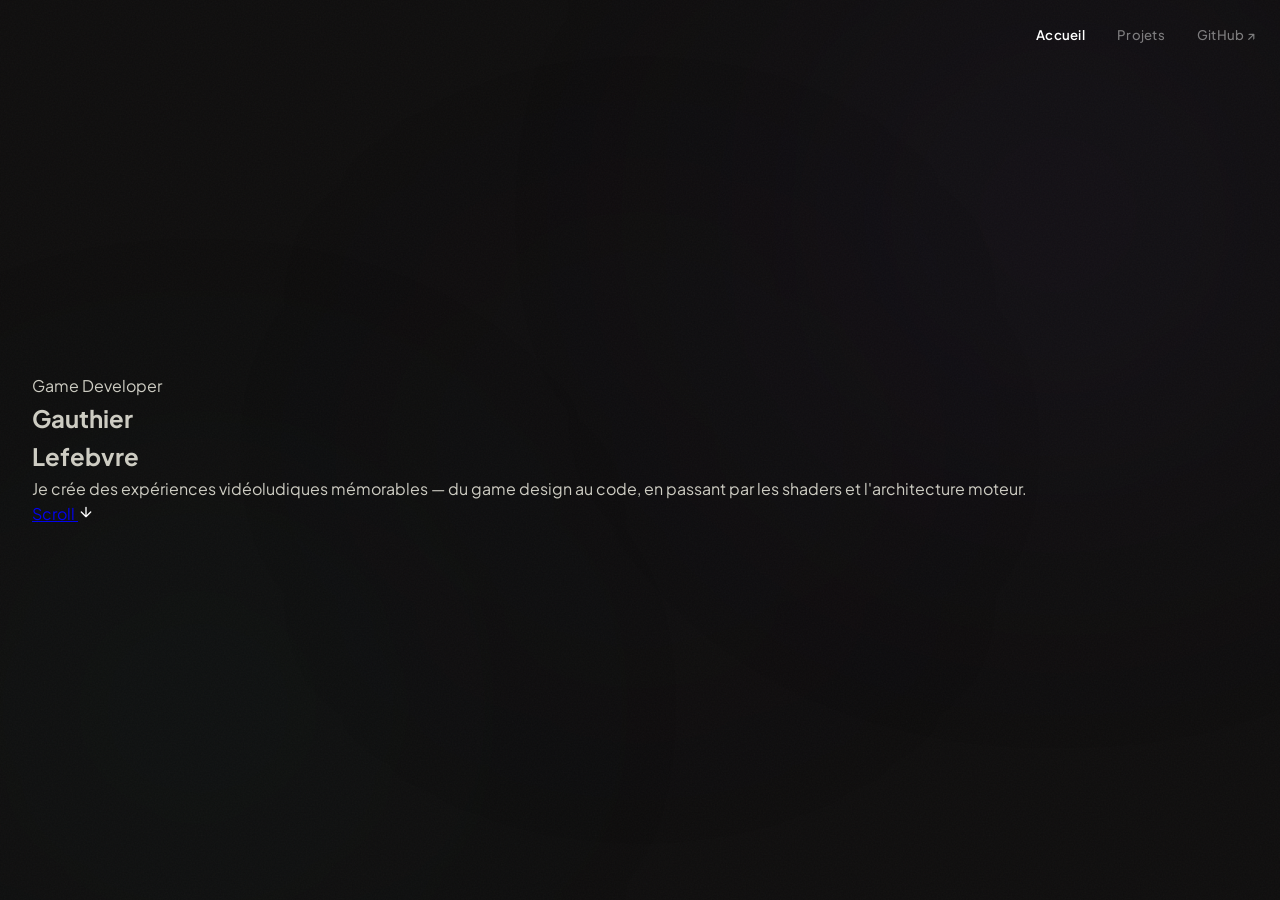
==== index.html @ a5a54bfd "init" ====
<!DOCTYPE html>
<html lang="fr">
<head>
    <meta charset="UTF-8">
    <meta name="viewport" content="width=device-width, initial-scale=1.0">
    <title>Gauthier Lefebvre — Game Developer Portfolio</title>
    <meta name="description" content="Portfolio de Gauthier Lefebvre, développeur jeu vidéo Unity / Unreal Engine.">
    <link rel="preconnect" href="https://fonts.googleapis.com">
    <link rel="preconnect" href="https://fonts.gstatic.com" crossorigin>
    <link href="https://fonts.googleapis.com/css2?family=Plus+Jakarta+Sans:wght@300;400;500;600;700;800&display=swap" rel="stylesheet">
    <script src="https://cdn.tailwindcss.com"></script>
    <script>
      tailwind.config = {
        theme: {
          extend: {
            fontFamily: { sans: ['"Plus Jakarta Sans"', 'system-ui', 'sans-serif'] },
            animation: {
              'blob-drift': 'blobDrift 25s ease-in-out infinite',
              'blob-drift-reverse': 'blobDrift 28s ease-in-out infinite reverse',
              'fade-up': 'fadeUp 0.9s cubic-bezier(0.32,0.72,0,1) forwards',
              'morph-x': 'morphX 0.5s cubic-bezier(0.32,0.72,0,1) forwards',
            },
            keyframes: {
              blobDrift: {
                '0%, 100%': { transform: 'translate(0, 0) scale(1)' },
                '33%': { transform: 'translate(30px, -50px) scale(1.1)' },
                '66%': { transform: 'translate(-20px, 20px) scale(0.9)' },
              },
              fadeUp: {
                '0%': { opacity: '0', transform: 'translateY(60px)', filter: 'blur(8px)' },
                '100%': { opacity: '1', transform: 'translateY(0)', filter: 'blur(0)' },
              },
              morphX: {
                '0%': { transform: 'rotate(0deg)' },
                '100%': { transform: 'rotate(45deg)' },
              },
            },
            transitionTimingFunction: {
              'spring': 'cubic-bezier(0.32,0.72,0,1)',
            },
          }
        }
      }
    </script>
    <style>
        /* ==== GLOBAL RESET & BASE ==== */
        *, *::before, *::after { box-sizing: border-box; margin: 0; padding: 0; }
        html {
            scroll-behavior: smooth;
        }
        html, body {
            height: 100%;
            overflow: hidden;
        }
        body {
            background-color: #100F0F;
            color: #CECDC3;
            font-family: 'Plus Jakarta Sans', system-ui, sans-serif;
            line-height: 1.6;
            -webkit-font-smoothing: antialiased;
        }

        /* ==== FILM GRAIN OVERLAY ==== */
        body::after {
            content: '';
            position: fixed;
            inset: 0;
            z-index: 50;
            pointer-events: none;
            opacity: 0.028;
            background-image: url("data:image/svg+xml,%3Csvg xmlns='http://www.w3.org/2000/svg'%3E%3Cfilter id='n'%3E%3CfeTurbulence type='fractalNoise' baseFrequency='0.65' numOctaves='4' stitchTiles='stitch'/%3E%3C/filter%3E%3Crect width='100%25' height='100%25' filter='url(%23n)'/%3E%3C/svg%3E");
        }

        /* ==== RADIAL ORB GRADIENTS ==== */
        .orb {
            position: fixed;
            border-radius: 50%;
            filter: blur(140px);
            z-index: -1;
            pointer-events: none;
        }
        .orb-1 {
            width: 700px; height: 700px;
            top: -15%; right: -10%;
            background: radial-gradient(circle, rgba(94,64,157,0.12) 0%, transparent 70%);
            animation: blobDrift 25s ease-in-out infinite;
        }
        .orb-2 {
            width: 600px; height: 600px;
            bottom: -12%; left: -8%;
            background: radial-gradient(circle, rgba(36,131,123,0.09) 0%, transparent 70%);
            animation: blobDrift 28s ease-in-out infinite reverse;
        }
        .orb-3 {
            width: 500px; height: 500px;
            top: 50%; left: 50%;
            transform: translate(-50%, -50%);
            background: radial-gradient(circle, rgba(94,64,157,0.06) 0%, transparent 70%);
            animation: blobDrift 22s ease-in-out infinite;
        }

        /* ==== SNAP CONTAINER ==== */
        .snap-container {
            height: 100vh;
            overflow-y: scroll;
            -webkit-overflow-scrolling: touch;
            scroll-snap-type: y mandatory;
        }
        .snap-section {
            height: 100dvh;
            min-height: 100dvh;
            display: flex;
            flex-direction: column;
            justify-content: center;
            padding: 80px 2rem;
            position: relative;
            scroll-snap-align: start;
            scroll-snap-stop: always;
        }

        /* ==== DOUBLE-BEZEL (Doppelrand) ==== */
        .double-bezel-outer {
            background: rgba(255,255,255,0.03);
            border: 1px solid rgba(255,255,255,0.06);
            padding: 1.5px;
            border-radius: 2rem;
            transition: all 0.7s cubic-bezier(0.32,0.72,0,1);
        }
        .double-bezel-outer:hover {
            border-color: rgba(94,64,157,0.25);
            background: rgba(255,255,255,0.05);
        }
        .double-bezel-inner {
            background: rgba(10,10,12,0.92);
            border-radius: calc(2rem - 0.375rem);
            box-shadow: inset 0 1px 1px rgba(255,255,255,0.08);
            height: 100%;
            overflow: hidden;
        }

        /* ==== NAVIGATION — TOP-RIGHT TEXT ==== */
        .nav-top {
            position: fixed;
            top: 1.5rem;
            right: 1.5rem;
            z-index: 100;
            display: flex;
            align-items: center;
            gap: 2rem;
        }
        .nav-top a {
            color: rgba(255,255,255,0.45);
            text-decoration: none;
            font-size: 0.825rem;
            font-weight: 500;
            letter-spacing: 0.02em;
            transition: color 0.5s cubic-bezier(0.32,0.72,0,1);
        }
        .nav-top a:hover { color: #fff; }
        .nav-top .nav-active { color: #fff; font-weight: 600; }

        /* ==== HAMBURGER ==== */
        .hamburger {
            display: none;
            width: 36px; height: 36px;
            background: rgba(255,255,255,0.06);
            border: 1px solid rgba(255,255,255,0.1);
            border-radius: 50%;
            cursor: pointer;
            position: fixed;
            top: 1.5rem;
            right: 1.5rem;
            z-index: 200;
            align-items: center;
            justify-content: center;
            transition: all 0.7s cubic-bezier(0.32,0.72,0,1);
        }
        .hamburger:hover { border-color: rgba(94,64,157,0.4); }
        .hamburger-line {
            position: absolute;
            width: 16px; height: 1.5px;
            background: #fff;
            border-radius: 1px;
            transition: all 0.5s cubic-bezier(0.32,0.72,0,1);
        }
        .hamburger-line:nth-child(1) { transform: translateY(-4px); }
        .hamburger-line:nth-child(2) { transform: translateY(4px); }
        .hamburger.open .hamburger-line:nth-child(1) { transform: translateY(0) rotate(45deg); }
        .hamburger.open .hamburger-line:nth-child(2) { transform: translateY(0) rotate(-45deg); }

        /* ==== MOBILE MENU OVERLAY ==== */
        .menu-overlay {
            position: fixed; inset: 0; z-index: 150;
            background: rgba(5,5,5,0.92);
            backdrop-filter: blur(40px);
            -webkit-backdrop-filter: blur(40px);
            display: flex; flex-direction: column;
            align-items: center; justify-content: center; gap: 2.5rem;
            opacity: 0; pointer-events: none;
            transition: opacity 0.7s cubic-bezier(0.32,0.72,0,1);
        }
        .menu-overlay.open { opacity: 1; pointer-events: auto; }
        .menu-link {
            font-size: 2rem; font-weight: 700;
            color: rgba(255,255,255,0.5);
            text-decoration: none;
            transform: translateY(48px);
            opacity: 0;
            transition: all 0.7s cubic-bezier(0.32,0.72,0,1);
        }
        .menu-overlay.open .menu-link:nth-child(1) { transition-delay: 0.1s; transform: translateY(0); opacity: 1; }
        .menu-overlay.open .menu-link:nth-child(2) { transition-delay: 0.15s; transform: translateY(0); opacity: 1; }
        .menu-overlay.open .menu-link:nth-child(3) { transition-delay: 0.2s; transform: translateY(0); opacity: 1; }

        /* ==== SCROLL REVEAL ==== */
        .reveal {
            opacity: 0;
            transform: translateY(60px);
            filter: blur(8px);
            transition: all 0.9s cubic-bezier(0.32,0.72,0,1);
        }
        .reveal.visible {
            opacity: 1;
            transform: translateY(0);
            filter: blur(0);
        }

        /* ==== BUTTON-IN-BUTTON ==== */
        .btn-pill {
            display: inline-flex; align-items: center; gap: 0.75rem;
            padding: 0.75rem 1.5rem;
            border-radius: 9999px;
            background: rgba(255,255,255,0.06);
            border: 1px solid rgba(255,255,255,0.1);
            color: #fff;
            font-weight: 600;
            font-size: 0.9rem;
            text-decoration: none;
            cursor: pointer;
            transition: all 0.7s cubic-bezier(0.32,0.72,0,1);
        }
        .btn-pill:hover {
            background: rgba(255,255,255,0.1);
            border-color: rgba(94,64,157,0.4);
        }
        .btn-pill:active { transform: scale(0.98); }
        .btn-icon-circle {
            width: 32px; height: 32px; border-radius: 50%;
            background: rgba(94,64,157,0.15);
            display: flex; align-items: center; justify-content: center;
            transition: all 0.7s cubic-bezier(0.32,0.72,0,1);
            flex-shrink: 0;
        }
        .btn-pill:hover .btn-icon-circle {
            transform: translateX(3px) translateY(-1px) scale(1.05);
            background: rgba(94,64,157,0.25);
        }

        /* ==== BENTO GRID ==== */
        .bento-grid {
            display: grid;
            grid-template-columns: repeat(12, 1fr);
            grid-template-rows: repeat(3, 1fr);
            gap: 0.6rem;
            max-width: 1400px;
            margin: 0 auto;
            padding: 0 2rem;
            flex: 1 1 0;
            min-height: 0;
        }
        .bento-card {
            position: relative;
            border-radius: 1.5rem;
            overflow: hidden;
            cursor: pointer;
        }
        .bento-card img {
            width: 100%; height: 100%;
            object-fit: cover;
            display: block;
            transition: transform 1.2s cubic-bezier(0.32,0.72,0,1);
        }
        .bento-card:hover img { transform: scale(1.06); }
        .bento-card-overlay {
            position: absolute; inset: 0;
            background: linear-gradient(180deg, transparent 35%, rgba(5,5,5,0.92) 100%);
            pointer-events: none;
        }
        .bento-card-content {
            position: absolute; bottom: 0; left: 0; right: 0;
            padding: 0.875rem 1rem;
            z-index: 2;
        }
        .bento-card-content .tag {
            display: inline-block;
            padding: 0.2rem 0.6rem;
            border-radius: 9999px;
            font-size: 0.6rem;
            font-weight: 600;
            letter-spacing: 0.2em;
            text-transform: uppercase;
            background: rgba(94,64,157,0.15);
            color: #a78bfa;
            margin-bottom: 0.375rem;
            border: 1px solid rgba(94,64,157,0.2);
        }
        .bento-card-content h3 {
            font-size: 1.1rem;
            font-weight: 700;
            color: #fff;
            letter-spacing: -0.01em;
        }

        /* ==== PROJETS SECTION — FITS ONE VIEWPORT ==== */
        #projets.snap-section {
            height: 100dvh;
            min-height: 100dvh;
            padding: 20px 2rem;
            justify-content: flex-start;
        }

        /* ==== RESPONSIVE ==== */
        @media (max-width: 768px) {
            .nav-top { display: none; }
            .hamburger { display: flex; }
            .snap-section { padding: 60px 1rem; }
            #projets.snap-section {
                height: auto;
                min-height: 100dvh;
                padding: 60px 1rem;
            }
            .bento-grid {
                grid-template-columns: 1fr !important;
                grid-template-rows: none !important;
                grid-auto-rows: minmax(130px, auto);
                gap: 1rem;
                padding: 0 1rem;
                flex: none;
            }
            .bento-card { grid-column: span 1 !important; grid-row: span 1 !important; }
            .orb { display: none; }
            h1 { font-size: 2.5rem !important; }
        }

        @media (max-width: 1024px) and (min-width: 769px) {
            .bento-grid { padding: 0 1.5rem; }
        }
    </style>
</head>
<body>

    <!-- ATMOSPHERIC ORBS -->
    <div class="orb orb-1"></div>
    <div class="orb orb-2"></div>
    <div class="orb orb-3"></div>

    <!-- HAMBURGER (mobile only) -->
    <button class="hamburger" id="hamburger" aria-label="Menu">
        <span class="hamburger-line"></span>
        <span class="hamburger-line"></span>
    </button>

    <!-- MOBILE MENU OVERLAY -->
    <nav class="menu-overlay" id="menuOverlay">
        <a href="#hero" class="menu-link" onclick="closeMenu()">Accueil</a>
        <a href="#projets" class="menu-link" onclick="closeMenu()">Projets</a>
        <a href="https://github.com/GauthierLefebvre" target="_blank" class="menu-link" onclick="closeMenu()">GitHub ↗</a>
    </nav>

    <!-- TOP-RIGHT NAV (desktop) -->
    <nav class="nav-top" id="navTop">
        <a href="#hero" class="nav-active">Accueil</a>
        <a href="#projets">Projets</a>
        <a href="https://github.com/GauthierLefebvre" target="_blank">GitHub ↗</a>
    </nav>

    <!-- ======== SNAP CONTAINER ======== -->
    <div class="snap-container" id="snapContainer">

        <!-- ======== HERO ======== -->
        <section id="hero" class="snap-section">
            <div class="text-center max-w-4xl mx-auto reveal" data-reveal>
                <span class="inline-block px-4 py-1.5 rounded-full text-[10px] font-semibold uppercase tracking-[0.25em] bg-white/5 border border-white/10 text-white/50 mb-8">
                    Game Developer
                </span>
                <h1 class="text-[clamp(3rem,10vw,6.5rem)] font-extrabold leading-[0.95] tracking-[-0.03em] text-white mb-6">
                    Gauthier<br>Lefebvre
                </h1>
                <p class="text-lg md:text-xl text-white/40 max-w-xl mx-auto leading-relaxed mb-0">
                    Je crée des expériences vidéoludiques mémorables — du game design au code, 
                    en passant par les shaders et l'architecture moteur.
                </p>
            </div>
            <!-- Scroll arrow button -->
            <a href="#projets" class="absolute bottom-10 left-1/2 -translate-x-1/2 flex flex-col items-center gap-2 animate-bounce opacity-30 hover:opacity-70 transition-all duration-700 ease-[cubic-bezier(0.32,0.72,0,1)] cursor-pointer z-10" aria-label="Voir les projets">
                <span class="text-[10px] uppercase tracking-[0.3em] text-white/40">Scroll</span>
                <svg width="16" height="16" viewBox="0 0 24 24" fill="none" stroke="white" stroke-width="2" stroke-linecap="round" stroke-linejoin="round"><path d="M12 5v14M5 12l7 7 7-7"/></svg>
            </a>
        </section>

        <!-- ======== PROJECTS BENTO ======== -->
        <section id="projets" class="snap-section">
            <div class="max-w-[1400px] mx-auto w-full px-8 mb-3 flex items-end justify-between reveal" data-reveal>
                <div>
                    <span class="inline-block px-3 py-1 rounded-full text-[10px] font-semibold uppercase tracking-[0.25em] bg-white/5 border border-white/10 text-white/50 mb-2">
                        Portfolio
                    </span>
                    <h2 class="text-[clamp(1.5rem,3.5vw,2.5rem)] font-extrabold leading-none tracking-[-0.03em] text-white">
                        Projets sélectionnés
                    </h2>
                </div>
                <span class="hidden md:block text-xs uppercase tracking-[0.2em] text-white/30 pb-1">09 projets</span>
            </div>

            <div class="bento-grid w-full max-w-[1400px] mx-auto">
                <!-- ═══ FEATURED (left, spans 2 rows) | 2 cards right ═══ -->
                <a href="projects/weird-quest.html" class="bento-card reveal" data-reveal
                   style="grid-column: 1/7; grid-row: 1/3; transition-delay: 0.05s;">
                    <div class="double-bezel-outer" style="height:100%;">
                        <div class="double-bezel-inner" style="position:relative;">
                            <img src="Images/WeirdQuest/WQ-1.png" alt="WeirdQuest" loading="eager">
                            <div class="bento-card-overlay"></div>
                            <div class="bento-card-content">
                                <span class="tag">Jeu • Unity</span>
                                <h3>WeirdQuest</h3>
                            </div>
                        </div>
                    </div>
                </a>

                <a href="projects/mini-knights.html" class="bento-card reveal" data-reveal
                   style="grid-column: 7/10; grid-row: 1/2; transition-delay: 0.1s;">
                    <div class="double-bezel-outer" style="height:100%;">
                        <div class="double-bezel-inner" style="position:relative;">
                            <img src="Images/Mini_Knights/mk-1.jpg" alt="Mini Knights" loading="lazy">
                            <div class="bento-card-overlay"></div>
                            <div class="bento-card-content">
                                <span class="tag">Jeu • Unity</span>
                                <h3>Mini Knights</h3>
                            </div>
                        </div>
                    </div>
                </a>

                <a href="projects/magical-mystery.html" class="bento-card reveal" data-reveal
                   style="grid-column: 10/13; grid-row: 1/2; transition-delay: 0.15s;">
                    <div class="double-bezel-outer" style="height:100%;">
                        <div class="double-bezel-inner" style="position:relative;">
                            <img src="Images/MagicalMystery/MagicalMystery-1.png" alt="Magical Mystery" loading="lazy">
                            <div class="bento-card-overlay"></div>
                            <div class="bento-card-content">
                                <span class="tag">Jeu • Unity</span>
                                <h3>Magical Mystery</h3>
                            </div>
                        </div>
                    </div>
                </a>

                <a href="projects/overkill.html" class="bento-card reveal" data-reveal
                   style="grid-column: 7/10; grid-row: 2/3; transition-delay: 0.2s;">
                    <div class="double-bezel-outer" style="height:100%;">
                        <div class="double-bezel-inner" style="position:relative;">
                            <img src="Images/OverKill/Overkill.png" alt="OverKill" loading="lazy">
                            <div class="bento-card-overlay"></div>
                            <div class="bento-card-content">
                                <span class="tag">Jeu • Unity</span>
                                <h3>OverKill</h3>
                            </div>
                        </div>
                    </div>
                </a>

                <a href="projects/crush-cars.html" class="bento-card reveal" data-reveal
                   style="grid-column: 10/13; grid-row: 2/3; transition-delay: 0.25s;">
                    <div class="double-bezel-outer" style="height:100%;">
                        <div class="double-bezel-inner" style="position:relative;">
                            <img src="Images/CrushCars/CrushCars-1.png" alt="CrushCars" loading="lazy">
                            <div class="bento-card-overlay"></div>
                            <div class="bento-card-content">
                                <span class="tag">Jeu • Unity</span>
                                <h3>CrushCars</h3>
                            </div>
                        </div>
                    </div>
                </a>

                <!-- ═══ ROW 3 : 4 equal cards ═══ -->
                <a href="projects/pokemon-legends-ga.html" class="bento-card reveal" data-reveal
                   style="grid-column: 1/4; grid-row: 3/4; transition-delay: 0.3s;">
                    <div class="double-bezel-outer" style="height:100%;">
                        <div class="double-bezel-inner" style="position:relative;">
                            <img src="Images/pokemonLegendsGA/PGA-1.png" alt="Pokémon Legends" loading="lazy">
                            <div class="bento-card-overlay"></div>
                            <div class="bento-card-content">
                                <span class="tag">Jeu • Unreal Engine</span>
                                <h3>Pokémon Legends GA</h3>
                            </div>
                        </div>
                    </div>
                </a>

                <a href="projects/freak-squad.html" class="bento-card reveal" data-reveal
                   style="grid-column: 4/7; grid-row: 3/4; transition-delay: 0.35s;">
                    <div class="double-bezel-outer" style="height:100%;">
                        <div class="double-bezel-inner" style="position:relative;">
                            <img src="Images/FreakSquad/FreakSquad-1.png" alt="FreakSquad" loading="lazy">
                            <div class="bento-card-overlay"></div>
                            <div class="bento-card-content">
                                <span class="tag">Jeu • Unity</span>
                                <h3>FreakSquad</h3>
                            </div>
                        </div>
                    </div>
                </a>

                <a href="projects/hearthen-nft.html" class="bento-card reveal" data-reveal
                   style="grid-column: 7/10; grid-row: 3/4; transition-delay: 0.4s;">
                    <div class="double-bezel-outer" style="height:100%;">
                        <div class="double-bezel-inner" style="position:relative;">
                            <img src="Images/HearthenNF_T/Hs-1.png" alt="Hearthen NFT" loading="lazy">
                            <div class="bento-card-overlay"></div>
                            <div class="bento-card-content">
                                <span class="tag">Jeu • Moteur Custom</span>
                                <h3>Hearthen NFT</h3>
                            </div>
                        </div>
                    </div>
                </a>

                <a href="projects/lil-o.html" class="bento-card reveal" data-reveal
                   style="grid-column: 10/13; grid-row: 3/4; transition-delay: 0.45s;">
                    <div class="double-bezel-outer" style="height:100%;">
                        <div class="double-bezel-inner" style="position:relative;">
                            <img src="Images/Lil_o/Lil_o-1.png" alt="Lil_o" loading="lazy">
                            <div class="bento-card-overlay"></div>
                            <div class="bento-card-content">
                                <span class="tag">Application</span>
                                <h3>Lil_o</h3>
                            </div>
                        </div>
                    </div>
                </a>
            </div>
        </section>

    </div>

    <script>
        // ==== HAMBURGER MENU ====
        const hamburger = document.getElementById('hamburger');
        const menuOverlay = document.getElementById('menuOverlay');
        let menuOpen = false;

        hamburger.addEventListener('click', (e) => {
            e.stopPropagation();
            menuOpen = !menuOpen;
            hamburger.classList.toggle('open', menuOpen);
            menuOverlay.classList.toggle('open', menuOpen);
            document.body.style.overflow = menuOpen ? 'hidden' : '';
        });

        function closeMenu() {
            menuOpen = false;
            hamburger.classList.remove('open');
            menuOverlay.classList.remove('open');
            document.body.style.overflow = '';
        }

        menuOverlay.addEventListener('click', (e) => {
            if (e.target === menuOverlay) closeMenu();
        });

        document.addEventListener('keydown', (e) => {
            if (e.key === 'Escape' && menuOpen) closeMenu();
        });

        // ==== REFS ====
        const container = document.getElementById('snapContainer');
        const hero = document.getElementById('hero');
        const projets = document.getElementById('projets');

        // ==== SMOOTH SNAP NAVIGATION (arrow + nav links) ====
        document.querySelectorAll('a[href^="#hero"], a[href^="#projets"]').forEach(link => {
            link.addEventListener('click', (e) => {
                const id = link.getAttribute('href');
                if (!id || !id.startsWith('#')) return;
                const target = document.querySelector(id);
                if (!target) return;
                e.preventDefault();
                target.scrollIntoView({ behavior: 'smooth' });
            });
        });

        // ==== INTERSECTION OBSERVER — SCROLL REVEAL ====
        const revealEls = document.querySelectorAll('[data-reveal]');
        const observer = new IntersectionObserver((entries) => {
            entries.forEach(entry => {
                if (entry.isIntersecting) {
                    entry.target.classList.add('visible');
                    observer.unobserve(entry.target);
                }
            });
        }, {
            threshold: 0.15,
            rootMargin: '0px 0px -40px 0px',
            root: container
        });

        revealEls.forEach(el => observer.observe(el));

        // ==== NAV ACTIVE LINK DETECTION ====
        const navLinks = document.querySelectorAll('.nav-top a[href^="#"]');
        const sections = [hero, projets];

        function updateActiveNav() {
            const scrollTop = container.scrollTop;
            let current = '';
            sections.forEach(section => {
                const offset = section.offsetTop;
                const height = section.offsetHeight;
                if (scrollTop >= offset - height * 0.3) {
                    current = '#' + section.getAttribute('id');
                }
            });
            navLinks.forEach(link => {
                link.classList.toggle('nav-active', link.getAttribute('href') === current);
            });
        }

        container.addEventListener('scroll', updateActiveNav, { passive: true });
        updateActiveNav();
    </script>
</body>
</html>
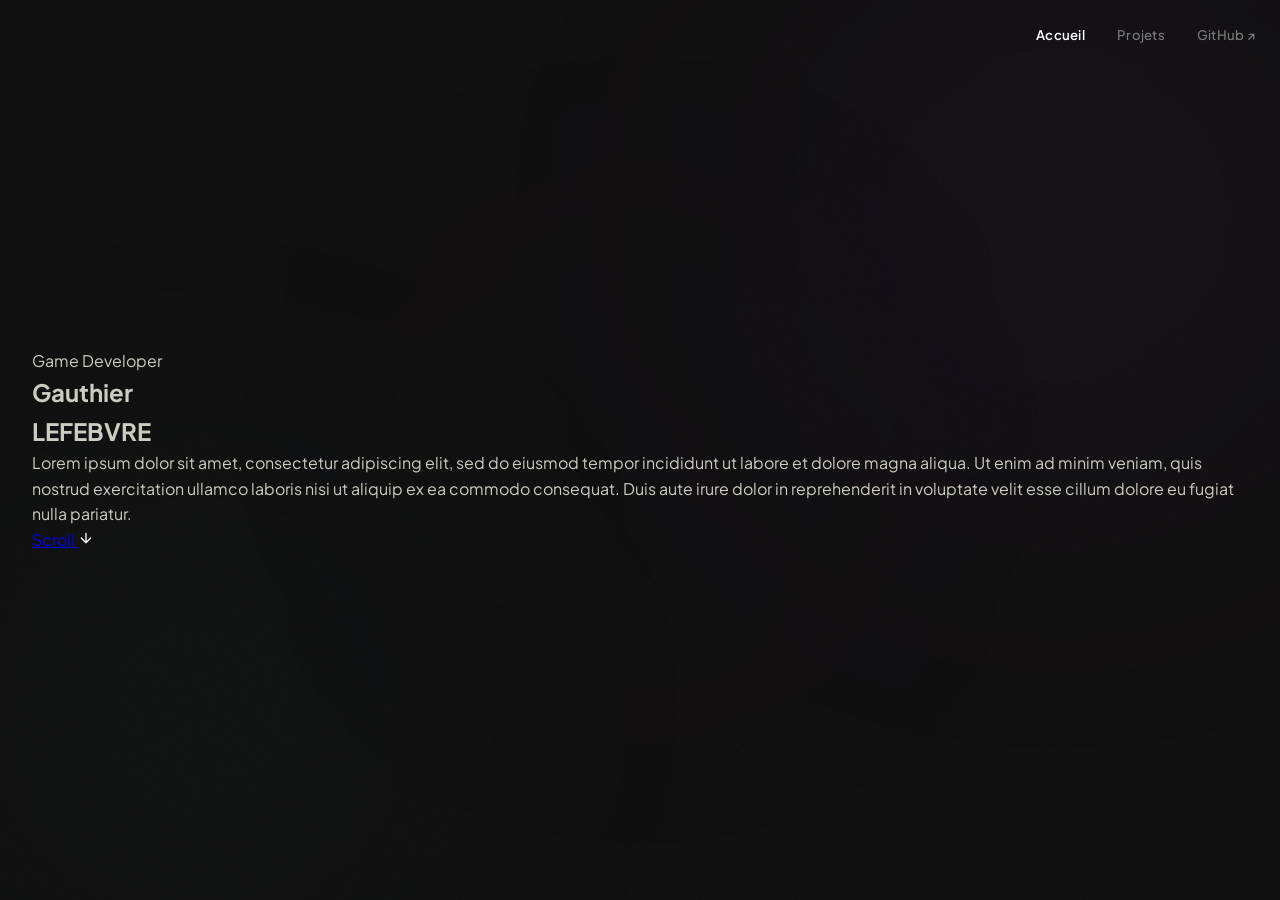
==== commit 59718dc4: "add media and lorem ipsum" ====
--- a/index.html
+++ b/index.html
@@ -384,12 +384,13 @@
                     Game Developer
                 </span>
                 <h1 class="text-[clamp(3rem,10vw,6.5rem)] font-extrabold leading-[0.95] tracking-[-0.03em] text-white mb-6">
-                    Gauthier<br>Lefebvre
+                    Gauthier<br>LEFEBVRE
                 </h1>
                 <p class="text-lg md:text-xl text-white/40 max-w-xl mx-auto leading-relaxed mb-0">
-                    Je crée des expériences vidéoludiques mémorables — du game design au code, 
-                    en passant par les shaders et l'architecture moteur.
-                </p>
+                    Lorem ipsum dolor sit amet, consectetur adipiscing elit, sed do eiusmod tempor incididunt
+                    ut labore et dolore magna aliqua. Ut enim ad minim veniam, quis nostrud exercitation ullamco
+                    laboris nisi ut aliquip ex ea commodo consequat. Duis aute irure dolor in reprehenderit in voluptate
+                    velit esse cillum dolore eu fugiat nulla pariatur.
             </div>
             <!-- Scroll arrow button -->
             <a href="#projets" class="absolute bottom-10 left-1/2 -translate-x-1/2 flex flex-col items-center gap-2 animate-bounce opacity-30 hover:opacity-70 transition-all duration-700 ease-[cubic-bezier(0.32,0.72,0,1)] cursor-pointer z-10" aria-label="Voir les projets">
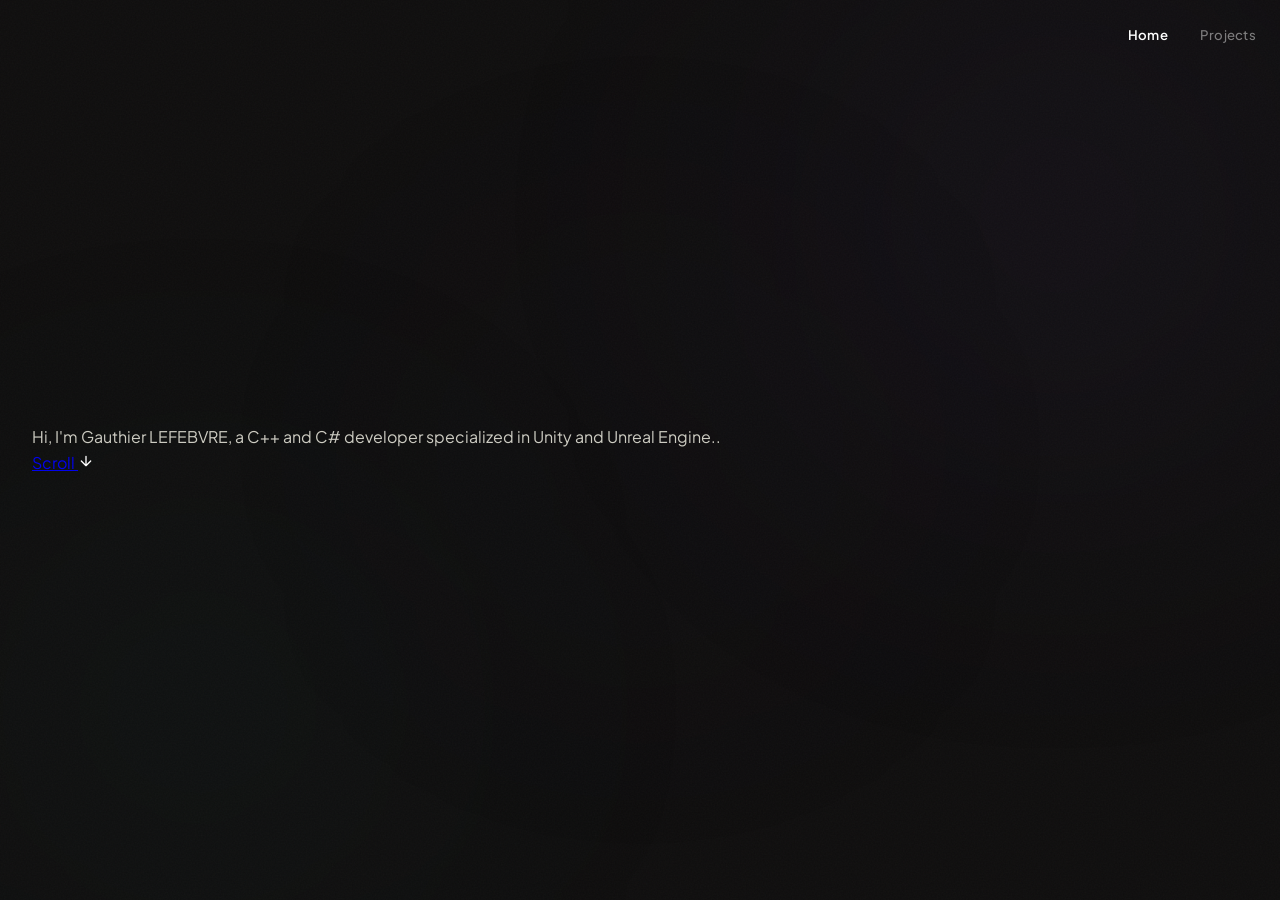
==== commit c7a202ef: "trad anglaise + ajustement passage du site en anglais+ retrait github + changement présentation" ====
--- a/index.html
+++ b/index.html
@@ -1,10 +1,19 @@
 <!DOCTYPE html>
-<html lang="fr">
+<html lang="en">
 <head>
     <meta charset="UTF-8">
     <meta name="viewport" content="width=device-width, initial-scale=1.0">
     <title>Gauthier Lefebvre — Game Developer Portfolio</title>
-    <meta name="description" content="Portfolio de Gauthier Lefebvre, développeur jeu vidéo Unity / Unreal Engine.">
+    <meta name="description" content="Portfolio of Gauthier Lefebvre, Unity / Unreal Engine game developer.">
+    <link rel="icon" href="data:image/svg+xml,%3Csvg xmlns='http://www.w3.org/2000/svg' viewBox='0 0 100 100'%3E%3Crect width='100' height='100' rx='22' fill='%23100F0F'/%3E%3Crect x='24' y='24' width='52' height='52' rx='12' fill='%235E409D'/%3E%3Ctext x='50' y='68' font-size='42' font-family='sans-serif' font-weight='700' text-anchor='middle' fill='white'%3EG%3C/text%3E%3C/svg%3E">
+    <meta name="theme-color" content="#100F0F">
+    <meta property="og:type" content="website">
+    <meta property="og:title" content="Gauthier Lefebvre — Game Developer Portfolio">
+    <meta property="og:description" content="Portfolio of Gauthier Lefebvre, Unity / Unreal Engine game developer.">
+    <meta property="og:image" content="Images/WeirdQuest/WQ-1.png">
+    <meta name="twitter:card" content="summary_large_image">
+    <meta name="twitter:title" content="Gauthier Lefebvre — Game Developer Portfolio">
+    <meta name="twitter:description" content="Portfolio of Gauthier Lefebvre, Unity / Unreal Engine game developer.">
     <link rel="preconnect" href="https://fonts.googleapis.com">
     <link rel="preconnect" href="https://fonts.gstatic.com" crossorigin>
     <link href="https://fonts.googleapis.com/css2?family=Plus+Jakarta+Sans:wght@300;400;500;600;700;800&display=swap" rel="stylesheet">
@@ -42,62 +51,9 @@
         }
       }
     </script>
+    <link rel="stylesheet" href="assets/style.css">
     <style>
-        /* ==== GLOBAL RESET & BASE ==== */
-        *, *::before, *::after { box-sizing: border-box; margin: 0; padding: 0; }
-        html {
-            scroll-behavior: smooth;
-        }
-        html, body {
-            height: 100%;
-            overflow: hidden;
-        }
-        body {
-            background-color: #100F0F;
-            color: #CECDC3;
-            font-family: 'Plus Jakarta Sans', system-ui, sans-serif;
-            line-height: 1.6;
-            -webkit-font-smoothing: antialiased;
-        }
-
-        /* ==== FILM GRAIN OVERLAY ==== */
-        body::after {
-            content: '';
-            position: fixed;
-            inset: 0;
-            z-index: 50;
-            pointer-events: none;
-            opacity: 0.028;
-            background-image: url("data:image/svg+xml,%3Csvg xmlns='http://www.w3.org/2000/svg'%3E%3Cfilter id='n'%3E%3CfeTurbulence type='fractalNoise' baseFrequency='0.65' numOctaves='4' stitchTiles='stitch'/%3E%3C/filter%3E%3Crect width='100%25' height='100%25' filter='url(%23n)'/%3E%3C/svg%3E");
-        }
-
-        /* ==== RADIAL ORB GRADIENTS ==== */
-        .orb {
-            position: fixed;
-            border-radius: 50%;
-            filter: blur(140px);
-            z-index: -1;
-            pointer-events: none;
-        }
-        .orb-1 {
-            width: 700px; height: 700px;
-            top: -15%; right: -10%;
-            background: radial-gradient(circle, rgba(94,64,157,0.12) 0%, transparent 70%);
-            animation: blobDrift 25s ease-in-out infinite;
-        }
-        .orb-2 {
-            width: 600px; height: 600px;
-            bottom: -12%; left: -8%;
-            background: radial-gradient(circle, rgba(36,131,123,0.09) 0%, transparent 70%);
-            animation: blobDrift 28s ease-in-out infinite reverse;
-        }
-        .orb-3 {
-            width: 500px; height: 500px;
-            top: 50%; left: 50%;
-            transform: translate(-50%, -50%);
-            background: radial-gradient(circle, rgba(94,64,157,0.06) 0%, transparent 70%);
-            animation: blobDrift 22s ease-in-out infinite;
-        }
+        html, body { height: 100%; overflow: hidden; }
 
         /* ==== SNAP CONTAINER ==== */
         .snap-container {
@@ -136,93 +92,6 @@
             box-shadow: inset 0 1px 1px rgba(255,255,255,0.08);
             height: 100%;
             overflow: hidden;
-        }
-
-        /* ==== NAVIGATION — TOP-RIGHT TEXT ==== */
-        .nav-top {
-            position: fixed;
-            top: 1.5rem;
-            right: 1.5rem;
-            z-index: 100;
-            display: flex;
-            align-items: center;
-            gap: 2rem;
-        }
-        .nav-top a {
-            color: rgba(255,255,255,0.45);
-            text-decoration: none;
-            font-size: 0.825rem;
-            font-weight: 500;
-            letter-spacing: 0.02em;
-            transition: color 0.5s cubic-bezier(0.32,0.72,0,1);
-        }
-        .nav-top a:hover { color: #fff; }
-        .nav-top .nav-active { color: #fff; font-weight: 600; }
-
-        /* ==== HAMBURGER ==== */
-        .hamburger {
-            display: none;
-            width: 36px; height: 36px;
-            background: rgba(255,255,255,0.06);
-            border: 1px solid rgba(255,255,255,0.1);
-            border-radius: 50%;
-            cursor: pointer;
-            position: fixed;
-            top: 1.5rem;
-            right: 1.5rem;
-            z-index: 200;
-            align-items: center;
-            justify-content: center;
-            transition: all 0.7s cubic-bezier(0.32,0.72,0,1);
-        }
-        .hamburger:hover { border-color: rgba(94,64,157,0.4); }
-        .hamburger-line {
-            position: absolute;
-            width: 16px; height: 1.5px;
-            background: #fff;
-            border-radius: 1px;
-            transition: all 0.5s cubic-bezier(0.32,0.72,0,1);
-        }
-        .hamburger-line:nth-child(1) { transform: translateY(-4px); }
-        .hamburger-line:nth-child(2) { transform: translateY(4px); }
-        .hamburger.open .hamburger-line:nth-child(1) { transform: translateY(0) rotate(45deg); }
-        .hamburger.open .hamburger-line:nth-child(2) { transform: translateY(0) rotate(-45deg); }
-
-        /* ==== MOBILE MENU OVERLAY ==== */
-        .menu-overlay {
-            position: fixed; inset: 0; z-index: 150;
-            background: rgba(5,5,5,0.92);
-            backdrop-filter: blur(40px);
-            -webkit-backdrop-filter: blur(40px);
-            display: flex; flex-direction: column;
-            align-items: center; justify-content: center; gap: 2.5rem;
-            opacity: 0; pointer-events: none;
-            transition: opacity 0.7s cubic-bezier(0.32,0.72,0,1);
-        }
-        .menu-overlay.open { opacity: 1; pointer-events: auto; }
-        .menu-link {
-            font-size: 2rem; font-weight: 700;
-            color: rgba(255,255,255,0.5);
-            text-decoration: none;
-            transform: translateY(48px);
-            opacity: 0;
-            transition: all 0.7s cubic-bezier(0.32,0.72,0,1);
-        }
-        .menu-overlay.open .menu-link:nth-child(1) { transition-delay: 0.1s; transform: translateY(0); opacity: 1; }
-        .menu-overlay.open .menu-link:nth-child(2) { transition-delay: 0.15s; transform: translateY(0); opacity: 1; }
-        .menu-overlay.open .menu-link:nth-child(3) { transition-delay: 0.2s; transform: translateY(0); opacity: 1; }
-
-        /* ==== SCROLL REVEAL ==== */
-        .reveal {
-            opacity: 0;
-            transform: translateY(60px);
-            filter: blur(8px);
-            transition: all 0.9s cubic-bezier(0.32,0.72,0,1);
-        }
-        .reveal.visible {
-            opacity: 1;
-            transform: translateY(0);
-            filter: blur(0);
         }
 
         /* ==== BUTTON-IN-BUTTON ==== */
@@ -299,10 +168,13 @@
             font-weight: 600;
             letter-spacing: 0.2em;
             text-transform: uppercase;
-            background: rgba(94,64,157,0.15);
-            color: #a78bfa;
+            background: rgba(94,64,157,0.28);
+            backdrop-filter: blur(12px) saturate(140%);
+            -webkit-backdrop-filter: blur(12px) saturate(140%);
+            color: #c4b5fd;
             margin-bottom: 0.375rem;
-            border: 1px solid rgba(94,64,157,0.2);
+            border: 1px solid rgba(255,255,255,0.12);
+            box-shadow: inset 0 1px 1px rgba(255,255,255,0.08), 0 2px 8px rgba(0,0,0,0.18);
         }
         .bento-card-content h3 {
             font-size: 1.1rem;
@@ -355,23 +227,21 @@
     <div class="orb orb-3"></div>
 
     <!-- HAMBURGER (mobile only) -->
-    <button class="hamburger" id="hamburger" aria-label="Menu">
+    <button class="hamburger" id="hamburger" aria-label="Menu" aria-expanded="false" aria-controls="menuOverlay">
         <span class="hamburger-line"></span>
         <span class="hamburger-line"></span>
     </button>
 
     <!-- MOBILE MENU OVERLAY -->
     <nav class="menu-overlay" id="menuOverlay">
-        <a href="#hero" class="menu-link" onclick="closeMenu()">Accueil</a>
-        <a href="#projets" class="menu-link" onclick="closeMenu()">Projets</a>
-        <a href="https://github.com/GauthierLefebvre" target="_blank" class="menu-link" onclick="closeMenu()">GitHub ↗</a>
+        <a href="#hero" class="menu-link">Home</a>
+        <a href="#projets" class="menu-link">Projects</a>
     </nav>
 
     <!-- TOP-RIGHT NAV (desktop) -->
     <nav class="nav-top" id="navTop">
-        <a href="#hero" class="nav-active">Accueil</a>
-        <a href="#projets">Projets</a>
-        <a href="https://github.com/GauthierLefebvre" target="_blank">GitHub ↗</a>
+        <a href="#hero" class="nav-active">Home</a>
+        <a href="#projets">Projects</a>
     </nav>
 
     <!-- ======== SNAP CONTAINER ======== -->
@@ -380,20 +250,12 @@
         <!-- ======== HERO ======== -->
         <section id="hero" class="snap-section">
             <div class="text-center max-w-4xl mx-auto reveal" data-reveal>
-                <span class="inline-block px-4 py-1.5 rounded-full text-[10px] font-semibold uppercase tracking-[0.25em] bg-white/5 border border-white/10 text-white/50 mb-8">
-                    Game Developer
-                </span>
-                <h1 class="text-[clamp(3rem,10vw,6.5rem)] font-extrabold leading-[0.95] tracking-[-0.03em] text-white mb-6">
-                    Gauthier<br>LEFEBVRE
-                </h1>
-                <p class="text-lg md:text-xl text-white/40 max-w-xl mx-auto leading-relaxed mb-0">
-                    Lorem ipsum dolor sit amet, consectetur adipiscing elit, sed do eiusmod tempor incididunt
-                    ut labore et dolore magna aliqua. Ut enim ad minim veniam, quis nostrud exercitation ullamco
-                    laboris nisi ut aliquip ex ea commodo consequat. Duis aute irure dolor in reprehenderit in voluptate
-                    velit esse cillum dolore eu fugiat nulla pariatur.
+                <p class="text-lg md:text-xl text-white/50 max-w-2xl mx-auto leading-relaxed mb-0">
+                    Hi, I'm <span class="text-white font-extrabold">Gauthier LEFEBVRE</span>, a C++ and C# developer specialized in Unity and Unreal Engine..
+                </p>
             </div>
             <!-- Scroll arrow button -->
-            <a href="#projets" class="absolute bottom-10 left-1/2 -translate-x-1/2 flex flex-col items-center gap-2 animate-bounce opacity-30 hover:opacity-70 transition-all duration-700 ease-[cubic-bezier(0.32,0.72,0,1)] cursor-pointer z-10" aria-label="Voir les projets">
+            <a href="#projets" class="absolute bottom-10 left-1/2 -translate-x-1/2 flex flex-col items-center gap-2 animate-bounce opacity-30 hover:opacity-70 transition-all duration-700 ease-[cubic-bezier(0.32,0.72,0,1)] cursor-pointer z-10" aria-label="See projects">
                 <span class="text-[10px] uppercase tracking-[0.3em] text-white/40">Scroll</span>
                 <svg width="16" height="16" viewBox="0 0 24 24" fill="none" stroke="white" stroke-width="2" stroke-linecap="round" stroke-linejoin="round"><path d="M12 5v14M5 12l7 7 7-7"/></svg>
             </a>
@@ -403,27 +265,28 @@
         <section id="projets" class="snap-section">
             <div class="max-w-[1400px] mx-auto w-full px-8 mb-3 flex items-end justify-between reveal" data-reveal>
                 <div>
-                    <span class="inline-block px-3 py-1 rounded-full text-[10px] font-semibold uppercase tracking-[0.25em] bg-white/5 border border-white/10 text-white/50 mb-2">
-                        Portfolio
-                    </span>
+                    <!--<span class="inline-block px-3 py-1 rounded-full text-[10px] font-semibold uppercase tracking-[0.25em] bg-white/5 border border-white/10 text-white/50 mb-2">
+                        Projets
+                    </span>-->
+
                     <h2 class="text-[clamp(1.5rem,3.5vw,2.5rem)] font-extrabold leading-none tracking-[-0.03em] text-white">
-                        Projets sélectionnés
+                        Projets
                     </h2>
                 </div>
-                <span class="hidden md:block text-xs uppercase tracking-[0.2em] text-white/30 pb-1">09 projets</span>
+                <span class="hidden md:block text-xs uppercase tracking-[0.2em] text-white/30 pb-1">10 projects</span>
             </div>
 
             <div class="bento-grid w-full max-w-[1400px] mx-auto">
                 <!-- ═══ FEATURED (left, spans 2 rows) | 2 cards right ═══ -->
-                <a href="projects/weird-quest.html" class="bento-card reveal" data-reveal
+                <a href="projects/Wild31.html" class="bento-card reveal" data-reveal
                    style="grid-column: 1/7; grid-row: 1/3; transition-delay: 0.05s;">
                     <div class="double-bezel-outer" style="height:100%;">
                         <div class="double-bezel-inner" style="position:relative;">
-                            <img src="Images/WeirdQuest/WQ-1.png" alt="WeirdQuest" loading="eager">
-                            <div class="bento-card-overlay"></div>
-                            <div class="bento-card-content">
-                                <span class="tag">Jeu • Unity</span>
-                                <h3>WeirdQuest</h3>
+                            <img src="Images/Wild31/W31-1.png" alt="Wild31" loading="eager">
+                            <div class="bento-card-overlay"></div>
+                            <div class="bento-card-content">
+                                <span class="tag">Game • C++/Unreal Engine</span>
+                                <h3>Wild31</h3>
                             </div>
                         </div>
                     </div>
@@ -436,7 +299,7 @@
                             <img src="Images/Mini_Knights/mk-1.jpg" alt="Mini Knights" loading="lazy">
                             <div class="bento-card-overlay"></div>
                             <div class="bento-card-content">
-                                <span class="tag">Jeu • Unity</span>
+                                <span class="tag">Game • Unity</span>
                                 <h3>Mini Knights</h3>
                             </div>
                         </div>
@@ -450,7 +313,7 @@
                             <img src="Images/MagicalMystery/MagicalMystery-1.png" alt="Magical Mystery" loading="lazy">
                             <div class="bento-card-overlay"></div>
                             <div class="bento-card-content">
-                                <span class="tag">Jeu • Unity</span>
+                                <span class="tag">Game • C/CSFML</span>
                                 <h3>Magical Mystery</h3>
                             </div>
                         </div>
@@ -464,7 +327,7 @@
                             <img src="Images/OverKill/Overkill.png" alt="OverKill" loading="lazy">
                             <div class="bento-card-overlay"></div>
                             <div class="bento-card-content">
-                                <span class="tag">Jeu • Unity</span>
+                                <span class="tag">Game • Unity</span>
                                 <h3>OverKill</h3>
                             </div>
                         </div>
@@ -478,22 +341,36 @@
                             <img src="Images/CrushCars/CrushCars-1.png" alt="CrushCars" loading="lazy">
                             <div class="bento-card-overlay"></div>
                             <div class="bento-card-content">
-                                <span class="tag">Jeu • Unity</span>
+                                <span class="tag">Game • Unity</span>
                                 <h3>CrushCars</h3>
                             </div>
                         </div>
                     </div>
                 </a>
 
-                <!-- ═══ ROW 3 : 4 equal cards ═══ -->
+                <!-- ═══ ROW 3 : 5 cards (2-3-2-3-2) ═══ -->
+                <a href="projects/weird-quest.html" class="bento-card reveal" data-reveal
+                   style="grid-column: 1/3; grid-row: 3/4; transition-delay: 0.3s;">
+                    <div class="double-bezel-outer" style="height:100%;">
+                        <div class="double-bezel-inner" style="position:relative;">
+                            <img src="Images/WeirdQuest/WQ-1.png" alt="WeirdQuest" loading="lazy">
+                            <div class="bento-card-overlay"></div>
+                            <div class="bento-card-content">
+                                <span class="tag">Game • C/CSFML</span>
+                                <h3>WeirdQuest</h3>
+                            </div>
+                        </div>
+                    </div>
+                </a>
+
                 <a href="projects/pokemon-legends-ga.html" class="bento-card reveal" data-reveal
-                   style="grid-column: 1/4; grid-row: 3/4; transition-delay: 0.3s;">
+                   style="grid-column: 3/6; grid-row: 3/4; transition-delay: 0.35s;">
                     <div class="double-bezel-outer" style="height:100%;">
                         <div class="double-bezel-inner" style="position:relative;">
                             <img src="Images/pokemonLegendsGA/PGA-1.png" alt="Pokémon Legends" loading="lazy">
                             <div class="bento-card-overlay"></div>
                             <div class="bento-card-content">
-                                <span class="tag">Jeu • Unreal Engine</span>
+                                <span class="tag">Game • Unreal Engine</span>
                                 <h3>Pokémon Legends GA</h3>
                             </div>
                         </div>
@@ -501,13 +378,13 @@
                 </a>
 
                 <a href="projects/freak-squad.html" class="bento-card reveal" data-reveal
-                   style="grid-column: 4/7; grid-row: 3/4; transition-delay: 0.35s;">
+                   style="grid-column: 6/8; grid-row: 3/4; transition-delay: 0.4s;">
                     <div class="double-bezel-outer" style="height:100%;">
                         <div class="double-bezel-inner" style="position:relative;">
                             <img src="Images/FreakSquad/FreakSquad-1.png" alt="FreakSquad" loading="lazy">
                             <div class="bento-card-overlay"></div>
                             <div class="bento-card-content">
-                                <span class="tag">Jeu • Unity</span>
+                                <span class="tag">Game • C++/SFML</span>
                                 <h3>FreakSquad</h3>
                             </div>
                         </div>
@@ -515,13 +392,13 @@
                 </a>
 
                 <a href="projects/hearthen-nft.html" class="bento-card reveal" data-reveal
-                   style="grid-column: 7/10; grid-row: 3/4; transition-delay: 0.4s;">
+                   style="grid-column: 8/11; grid-row: 3/4; transition-delay: 0.45s;">
                     <div class="double-bezel-outer" style="height:100%;">
                         <div class="double-bezel-inner" style="position:relative;">
                             <img src="Images/HearthenNF_T/Hs-1.png" alt="Hearthen NFT" loading="lazy">
                             <div class="bento-card-overlay"></div>
                             <div class="bento-card-content">
-                                <span class="tag">Jeu • Moteur Custom</span>
+                                <span class="tag">Game • C++/SFML</span>
                                 <h3>Hearthen NFT</h3>
                             </div>
                         </div>
@@ -529,13 +406,13 @@
                 </a>
 
                 <a href="projects/lil-o.html" class="bento-card reveal" data-reveal
-                   style="grid-column: 10/13; grid-row: 3/4; transition-delay: 0.45s;">
+                   style="grid-column: 11/13; grid-row: 3/4; transition-delay: 0.5s;">
                     <div class="double-bezel-outer" style="height:100%;">
                         <div class="double-bezel-inner" style="position:relative;">
                             <img src="Images/Lil_o/Lil_o-1.png" alt="Lil_o" loading="lazy">
                             <div class="bento-card-overlay"></div>
                             <div class="bento-card-content">
-                                <span class="tag">Application</span>
+                                <span class="tag">Game • C++/SFML</span>
                                 <h3>Lil_o</h3>
                             </div>
                         </div>
@@ -547,34 +424,6 @@
     </div>
 
     <script>
-        // ==== HAMBURGER MENU ====
-        const hamburger = document.getElementById('hamburger');
-        const menuOverlay = document.getElementById('menuOverlay');
-        let menuOpen = false;
-
-        hamburger.addEventListener('click', (e) => {
-            e.stopPropagation();
-            menuOpen = !menuOpen;
-            hamburger.classList.toggle('open', menuOpen);
-            menuOverlay.classList.toggle('open', menuOpen);
-            document.body.style.overflow = menuOpen ? 'hidden' : '';
-        });
-
-        function closeMenu() {
-            menuOpen = false;
-            hamburger.classList.remove('open');
-            menuOverlay.classList.remove('open');
-            document.body.style.overflow = '';
-        }
-
-        menuOverlay.addEventListener('click', (e) => {
-            if (e.target === menuOverlay) closeMenu();
-        });
-
-        document.addEventListener('keydown', (e) => {
-            if (e.key === 'Escape' && menuOpen) closeMenu();
-        });
-
         // ==== REFS ====
         const container = document.getElementById('snapContainer');
         const hero = document.getElementById('hero');
@@ -591,23 +440,6 @@
                 target.scrollIntoView({ behavior: 'smooth' });
             });
         });
-
-        // ==== INTERSECTION OBSERVER — SCROLL REVEAL ====
-        const revealEls = document.querySelectorAll('[data-reveal]');
-        const observer = new IntersectionObserver((entries) => {
-            entries.forEach(entry => {
-                if (entry.isIntersecting) {
-                    entry.target.classList.add('visible');
-                    observer.unobserve(entry.target);
-                }
-            });
-        }, {
-            threshold: 0.15,
-            rootMargin: '0px 0px -40px 0px',
-            root: container
-        });
-
-        revealEls.forEach(el => observer.observe(el));
 
         // ==== NAV ACTIVE LINK DETECTION ====
         const navLinks = document.querySelectorAll('.nav-top a[href^="#"]');
@@ -631,5 +463,6 @@
         container.addEventListener('scroll', updateActiveNav, { passive: true });
         updateActiveNav();
     </script>
+    <script src="assets/main.js"></script>
 </body>
 </html>
--- a/assets/style.css
+++ b/assets/style.css
@@ -0,0 +1,59 @@
+/* ==== GLOBAL RESET & BASE ==== */
+*, *::before, *::after { box-sizing: border-box; margin: 0; padding: 0; }
+html { scroll-behavior: smooth; }
+body {
+    background-color: #100F0F;
+    color: #CECDC3;
+    font-family: 'Plus Jakarta Sans', system-ui, sans-serif;
+    line-height: 1.6;
+    -webkit-font-smoothing: antialiased;
+}
+
+/* ==== FILM GRAIN OVERLAY ==== */
+body::after {
+    content: '';
+    position: fixed;
+    inset: 0;
+    z-index: 50;
+    pointer-events: none;
+    opacity: 0.028;
+    background-image: url("data:image/svg+xml,%3Csvg xmlns='http://www.w3.org/2000/svg'%3E%3Cfilter id='n'%3E%3CfeTurbulence type='fractalNoise' baseFrequency='0.65' numOctaves='4' stitchTiles='stitch'/%3E%3C/filter%3E%3Crect width='100%25' height='100%25' filter='url(%23n)'/%3E%3C/svg%3E");
+}
+
+/* ==== RADIAL ORB GRADIENTS ==== */
+.orb { position: fixed; border-radius: 50%; filter: blur(140px); z-index: -1; pointer-events: none; }
+.orb-1 { width: 700px; height: 700px; top: -15%; right: -10%; background: radial-gradient(circle, rgba(94,64,157,0.12) 0%, transparent 70%); animation: blobDrift 25s ease-in-out infinite; }
+.orb-2 { width: 600px; height: 600px; bottom: -12%; left: -8%; background: radial-gradient(circle, rgba(36,131,123,0.09) 0%, transparent 70%); animation: blobDrift 28s ease-in-out infinite reverse; }
+.orb-3 { width: 500px; height: 500px; top: 50%; left: 50%; transform: translate(-50%, -50%); background: radial-gradient(circle, rgba(94,64,157,0.06) 0%, transparent 70%); animation: blobDrift 22s ease-in-out infinite; }
+@keyframes blobDrift {
+    0%, 100% { transform: translate(0, 0) scale(1); }
+    33% { transform: translate(30px, -50px) scale(1.1); }
+    66% { transform: translate(-20px, 20px) scale(0.9); }
+}
+
+/* ==== NAVIGATION — TOP-RIGHT TEXT ==== */
+.nav-top { position: fixed; top: 1.5rem; right: 1.5rem; z-index: 100; display: flex; align-items: center; gap: 2rem; }
+.nav-top a { color: rgba(255,255,255,0.45); text-decoration: none; font-size: 0.825rem; font-weight: 500; letter-spacing: 0.02em; transition: color 0.5s cubic-bezier(0.32,0.72,0,1); }
+.nav-top a:hover { color: #fff; }
+.nav-top .nav-active { color: #fff; font-weight: 600; }
+
+/* ==== HAMBURGER ==== */
+.hamburger { display: none; width: 36px; height: 36px; background: rgba(255,255,255,0.06); border: 1px solid rgba(255,255,255,0.1); border-radius: 50%; cursor: pointer; position: fixed; top: 1.5rem; right: 1.5rem; z-index: 200; align-items: center; justify-content: center; transition: all 0.7s cubic-bezier(0.32,0.72,0,1); }
+.hamburger:hover { border-color: rgba(94,64,157,0.4); }
+.hamburger-line { position: absolute; width: 16px; height: 1.5px; background: #fff; border-radius: 1px; transition: all 0.5s cubic-bezier(0.32,0.72,0,1); }
+.hamburger-line:nth-child(1) { transform: translateY(-4px); }
+.hamburger-line:nth-child(2) { transform: translateY(4px); }
+.hamburger.open .hamburger-line:nth-child(1) { transform: translateY(0) rotate(45deg); }
+.hamburger.open .hamburger-line:nth-child(2) { transform: translateY(0) rotate(-45deg); }
+
+/* ==== MOBILE MENU OVERLAY ==== */
+.menu-overlay { position: fixed; inset: 0; z-index: 150; background: rgba(5,5,5,0.92); backdrop-filter: blur(40px); -webkit-backdrop-filter: blur(40px); display: flex; flex-direction: column; align-items: center; justify-content: center; gap: 2.5rem; opacity: 0; pointer-events: none; transition: opacity 0.7s cubic-bezier(0.32,0.72,0,1); }
+.menu-overlay.open { opacity: 1; pointer-events: auto; }
+.menu-link { font-size: 2rem; font-weight: 700; color: rgba(255,255,255,0.5); text-decoration: none; transform: translateY(48px); opacity: 0; transition: all 0.7s cubic-bezier(0.32,0.72,0,1); }
+.menu-overlay.open .menu-link:nth-child(1) { transition-delay: 0.1s; transform: translateY(0); opacity: 1; }
+.menu-overlay.open .menu-link:nth-child(2) { transition-delay: 0.15s; transform: translateY(0); opacity: 1; }
+.menu-overlay.open .menu-link:nth-child(3) { transition-delay: 0.2s; transform: translateY(0); opacity: 1; }
+
+/* ==== SCROLL REVEAL ==== */
+.reveal { opacity: 0; transform: translateY(40px); filter: blur(8px); transition: all 0.9s cubic-bezier(0.32,0.72,0,1); }
+.reveal.visible { opacity: 1; transform: translateY(0); filter: blur(0); }
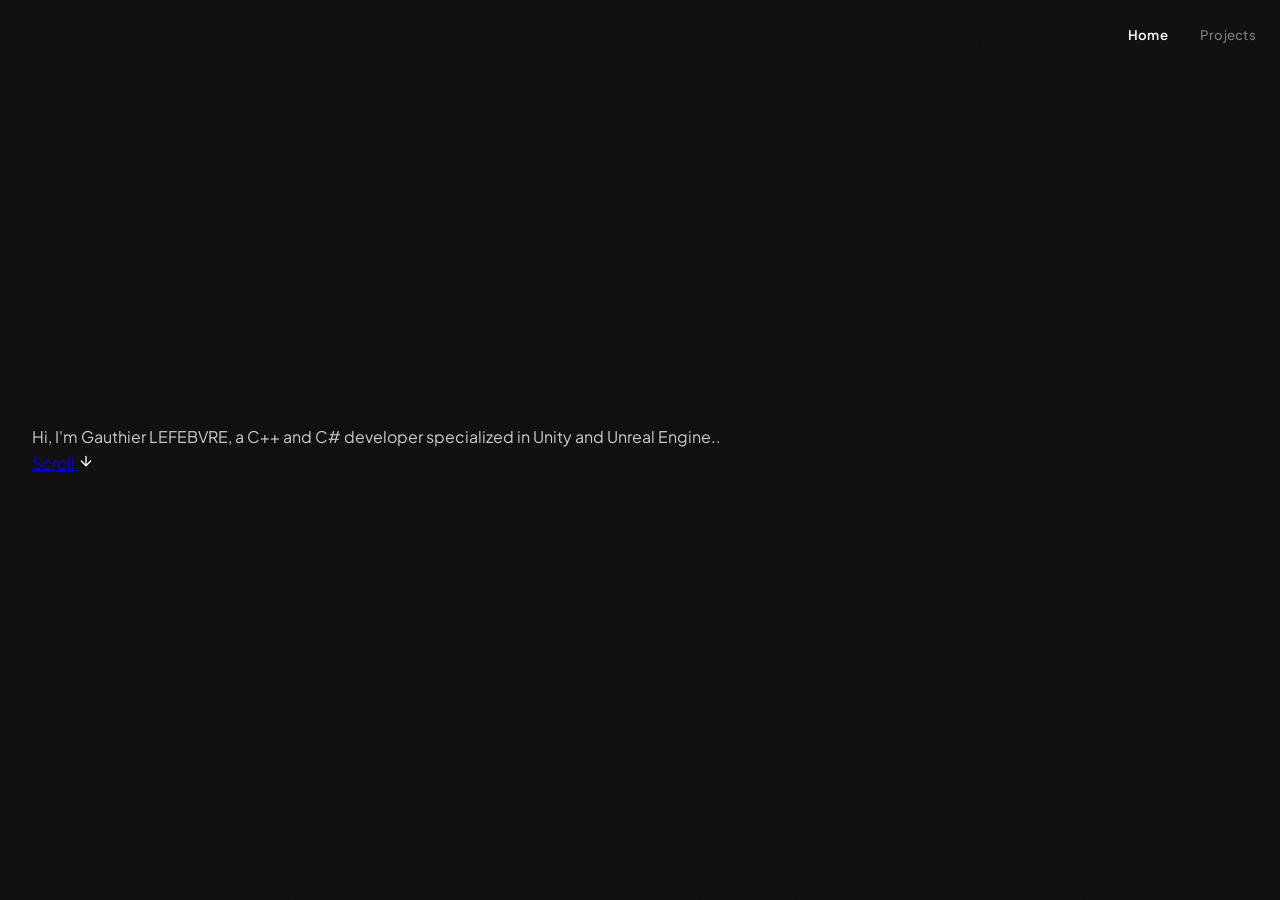
==== commit dac95631: "delete gradient" ====
--- a/index.html
+++ b/index.html
@@ -24,17 +24,10 @@
           extend: {
             fontFamily: { sans: ['"Plus Jakarta Sans"', 'system-ui', 'sans-serif'] },
             animation: {
-              'blob-drift': 'blobDrift 25s ease-in-out infinite',
-              'blob-drift-reverse': 'blobDrift 28s ease-in-out infinite reverse',
               'fade-up': 'fadeUp 0.9s cubic-bezier(0.32,0.72,0,1) forwards',
               'morph-x': 'morphX 0.5s cubic-bezier(0.32,0.72,0,1) forwards',
             },
             keyframes: {
-              blobDrift: {
-                '0%, 100%': { transform: 'translate(0, 0) scale(1)' },
-                '33%': { transform: 'translate(30px, -50px) scale(1.1)' },
-                '66%': { transform: 'translate(-20px, 20px) scale(0.9)' },
-              },
               fadeUp: {
                 '0%': { opacity: '0', transform: 'translateY(60px)', filter: 'blur(8px)' },
                 '100%': { opacity: '1', transform: 'translateY(0)', filter: 'blur(0)' },
@@ -210,7 +203,6 @@
                 flex: none;
             }
             .bento-card { grid-column: span 1 !important; grid-row: span 1 !important; }
-            .orb { display: none; }
             h1 { font-size: 2.5rem !important; }
         }
 
@@ -220,11 +212,6 @@
     </style>
 </head>
 <body>
-
-    <!-- ATMOSPHERIC ORBS -->
-    <div class="orb orb-1"></div>
-    <div class="orb orb-2"></div>
-    <div class="orb orb-3"></div>
 
     <!-- HAMBURGER (mobile only) -->
     <button class="hamburger" id="hamburger" aria-label="Menu" aria-expanded="false" aria-controls="menuOverlay">
--- a/assets/style.css
+++ b/assets/style.css
@@ -18,17 +18,6 @@
     pointer-events: none;
     opacity: 0.028;
     background-image: url("data:image/svg+xml,%3Csvg xmlns='http://www.w3.org/2000/svg'%3E%3Cfilter id='n'%3E%3CfeTurbulence type='fractalNoise' baseFrequency='0.65' numOctaves='4' stitchTiles='stitch'/%3E%3C/filter%3E%3Crect width='100%25' height='100%25' filter='url(%23n)'/%3E%3C/svg%3E");
-}
-
-/* ==== RADIAL ORB GRADIENTS ==== */
-.orb { position: fixed; border-radius: 50%; filter: blur(140px); z-index: -1; pointer-events: none; }
-.orb-1 { width: 700px; height: 700px; top: -15%; right: -10%; background: radial-gradient(circle, rgba(94,64,157,0.12) 0%, transparent 70%); animation: blobDrift 25s ease-in-out infinite; }
-.orb-2 { width: 600px; height: 600px; bottom: -12%; left: -8%; background: radial-gradient(circle, rgba(36,131,123,0.09) 0%, transparent 70%); animation: blobDrift 28s ease-in-out infinite reverse; }
-.orb-3 { width: 500px; height: 500px; top: 50%; left: 50%; transform: translate(-50%, -50%); background: radial-gradient(circle, rgba(94,64,157,0.06) 0%, transparent 70%); animation: blobDrift 22s ease-in-out infinite; }
-@keyframes blobDrift {
-    0%, 100% { transform: translate(0, 0) scale(1); }
-    33% { transform: translate(30px, -50px) scale(1.1); }
-    66% { transform: translate(-20px, 20px) scale(0.9); }
 }
 
 /* ==== NAVIGATION — TOP-RIGHT TEXT ==== */
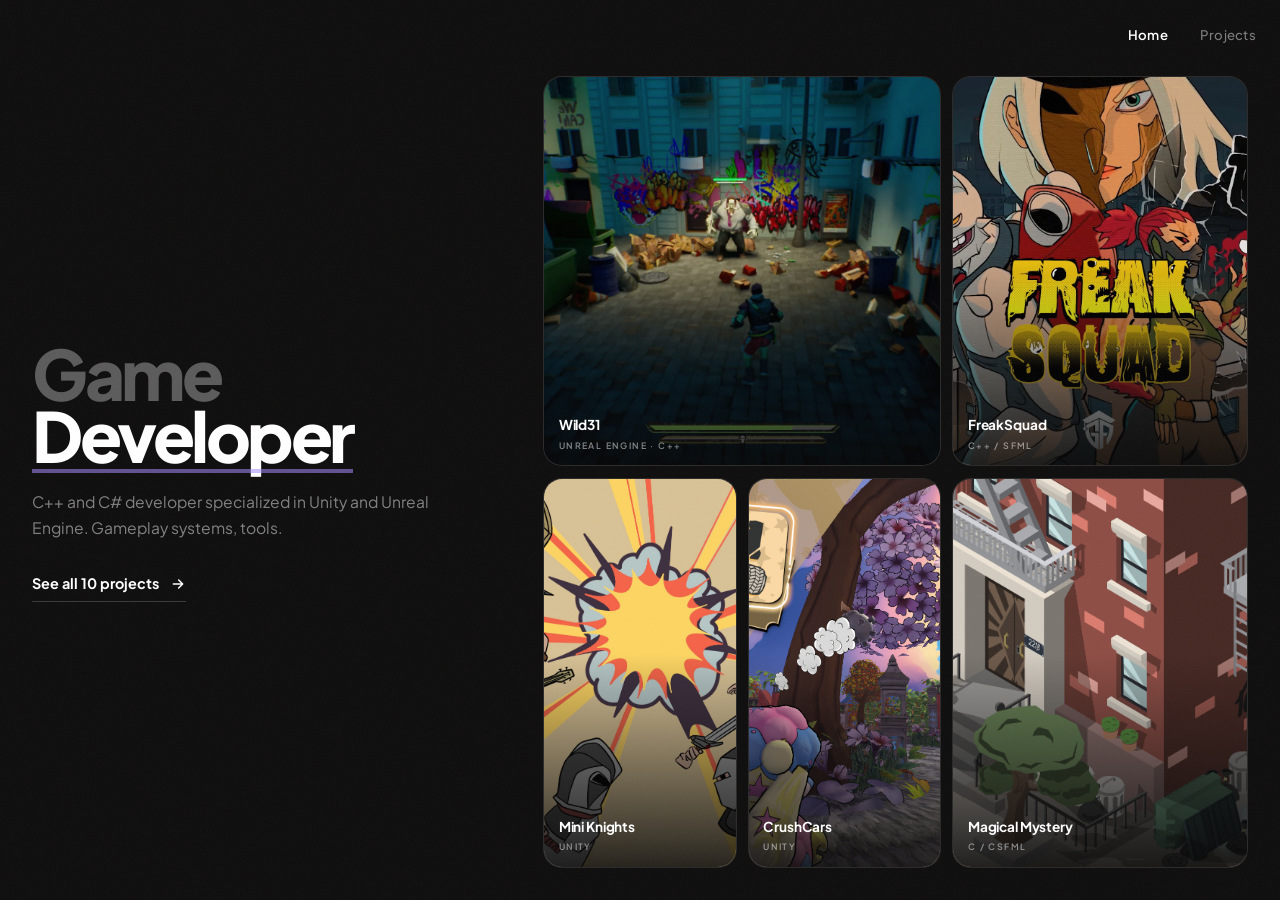
==== commit f819540a: "Update index.html" ====
--- a/index.html
+++ b/index.html
@@ -184,6 +184,126 @@
             justify-content: flex-start;
         }
 
+        /* ==== HERO — WORK FIRST ==== */
+        #hero.hero-work {
+            height: 100dvh;
+            padding: 76px 2rem 2rem;
+            justify-content: flex-start;
+        }
+        .hw-grid {
+            flex: 1 1 0;
+            min-height: 0;
+            width: 100%;
+            max-width: 1400px;
+            margin: 0 auto;
+            display: grid;
+            grid-template-columns: repeat(12, 1fr);
+            grid-template-rows: repeat(4, 1fr);
+            gap: 0.7rem;
+        }
+        .hw-copy {
+            grid-column: 1 / 6;
+            grid-row: 1 / 5;
+            display: flex;
+            flex-direction: column;
+            justify-content: center;
+            padding-right: 1.5rem;
+        }
+        .hw-copy h1 {
+            font-size: clamp(2.6rem, 5.4vw, 5.6rem);
+            font-weight: 800;
+            line-height: 0.9;
+            letter-spacing: -0.05em;
+            color: #fff;
+        }
+        .hw-copy h1 span { display: block; }
+        .hw-copy h1 .dim { color: rgba(255, 255, 255, 0.32); }
+        .hw-copy h1 .accent { display: inline-block; position: relative; }
+        .hw-copy h1 .accent::after {
+            content: '';
+            position: absolute;
+            left: 0;
+            bottom: -0.1em;
+            width: 100%;
+            height: 0.06em;
+            background: #a78bfa;
+            opacity: 0.55;
+        }
+        .hw-lede {
+            margin-top: 1.4rem;
+            max-width: 26rem;
+            font-size: 0.98rem;
+            line-height: 1.7;
+            color: rgba(255, 255, 255, 0.48);
+        }
+        .hw-link {
+            display: inline-flex;
+            align-items: center;
+            gap: 0.7rem;
+            margin-top: 1.9rem;
+            width: fit-content;
+            padding-bottom: 0.35rem;
+            border-bottom: 1px solid rgba(255, 255, 255, 0.18);
+            font-size: 0.9rem;
+            font-weight: 700;
+            color: #fff;
+            text-decoration: none;
+            transition: border-color 0.5s cubic-bezier(0.32,0.72,0,1), gap 0.5s cubic-bezier(0.32,0.72,0,1);
+        }
+        .hw-link:hover { border-color: #a78bfa; gap: 1.1rem; }
+        .hw-tile {
+            position: relative;
+            overflow: hidden;
+            border-radius: 1.2rem;
+            border: 1px solid rgba(255, 255, 255, 0.07);
+            background: #1C1B1A;
+            text-decoration: none;
+        }
+        .hw-tile img {
+            width: 100%;
+            height: 100%;
+            object-fit: cover;
+            display: block;
+            filter: saturate(0.92);
+            transition: transform 1.2s cubic-bezier(0.32,0.72,0,1), filter 1.2s cubic-bezier(0.32,0.72,0,1);
+        }
+        .hw-tile:hover img { transform: scale(1.05); filter: saturate(1.1); }
+        .hw-tile::after {
+            content: '';
+            position: absolute;
+            inset: 0;
+            background: linear-gradient(180deg, transparent 45%, rgba(8, 8, 8, 0.85) 100%);
+            pointer-events: none;
+        }
+        .hw-tile .label {
+            position: absolute;
+            left: 0.9rem;
+            bottom: 0.8rem;
+            z-index: 2;
+            display: flex;
+            flex-direction: column;
+            gap: 0.15rem;
+        }
+        .hw-tile .label b {
+            font-size: 0.85rem;
+            font-weight: 700;
+            color: #fff;
+            letter-spacing: -0.01em;
+        }
+        .hw-tile .label i {
+            font-style: normal;
+            font-size: 0.55rem;
+            font-weight: 600;
+            letter-spacing: 0.16em;
+            text-transform: uppercase;
+            color: rgba(255, 255, 255, 0.5);
+        }
+        .hw-big  { grid-column: 6 / 10; grid-row: 1 / 3; }
+        .hw-tall { grid-column: 10 / 13; grid-row: 1 / 3; }
+        .hw-s1   { grid-column: 6 / 8;  grid-row: 3 / 5; }
+        .hw-s2   { grid-column: 8 / 10; grid-row: 3 / 5; }
+        .hw-s3   { grid-column: 10 / 13; grid-row: 3 / 5; }
+
         /* ==== RESPONSIVE ==== */
         @media (max-width: 768px) {
             .nav-top { display: none; }
@@ -203,7 +323,29 @@
                 flex: none;
             }
             .bento-card { grid-column: span 1 !important; grid-row: span 1 !important; }
-            h1 { font-size: 2.5rem !important; }
+            #hero.hero-work {
+                height: auto;
+                min-height: 100dvh;
+                padding: 76px 1rem 2rem;
+                justify-content: flex-start;
+            }
+            .hw-grid {
+                flex: none;
+                grid-template-columns: repeat(6, 1fr);
+                grid-template-rows: none;
+                grid-auto-rows: auto;
+                gap: 1rem;
+            }
+            .hw-copy {
+                grid-column: 1 / -1;
+                grid-row: auto;
+                padding: 0.5rem 0 1.5rem;
+                justify-content: flex-start;
+            }
+            .hw-copy h1 { font-size: 2.9rem; }
+            .hw-tile { grid-row: auto; }
+            .hw-big, .hw-tall { grid-column: span 3; height: 15rem; }
+            .hw-s1, .hw-s2, .hw-s3 { grid-column: span 2; height: 9rem; }
         }
 
         @media (max-width: 1024px) and (min-width: 769px) {
@@ -234,18 +376,49 @@
     <!-- ======== SNAP CONTAINER ======== -->
     <div class="snap-container" id="snapContainer">
 
-        <!-- ======== HERO ======== -->
-        <section id="hero" class="snap-section">
-            <div class="text-center max-w-4xl mx-auto reveal" data-reveal>
-                <p class="text-lg md:text-xl text-white/50 max-w-2xl mx-auto leading-relaxed mb-0">
-                    Hi, I'm <span class="text-white font-extrabold">Gauthier LEFEBVRE</span>, a C++ and C# developer specialized in Unity and Unreal Engine..
-                </p>
+        <!-- ======== HERO — WORK FIRST ======== -->
+        <section id="hero" class="snap-section hero-work">
+            <div class="hw-grid">
+                <div class="hw-copy">
+                    <h1>
+                        <span class="dim">Game</span>
+                        <span class="accent">Developer</span>
+                    </h1>
+                    <p class="hw-lede">
+                        C++ and C# developer specialized in Unity and Unreal Engine.
+                        Gameplay systems, tools.
+                    </p>
+                    <a href="#projets" class="hw-link">
+                        See all 10 projects
+                        <svg width="16" height="16" viewBox="0 0 24 24" fill="none" stroke="currentColor" stroke-width="2.2" stroke-linecap="round" stroke-linejoin="round"><path d="M5 12h14M13 6l6 6-6 6"/></svg>
+                    </a>
+                </div>
+
+                <a href="projects/Wild31.html" class="hw-tile hw-big">
+                    <img src="Images/Wild31/W31-1.png" alt="Wild31" loading="eager">
+                    <div class="label"><b>Wild31</b><i>Unreal Engine · C++</i></div>
+                </a>
+
+                <a href="projects/freak-squad.html" class="hw-tile hw-tall">
+                    <img src="Images/FreakSquad/FreakSquad-1.png" alt="FreakSquad" loading="eager">
+                    <div class="label"><b>FreakSquad</b><i>C++ / SFML</i></div>
+                </a>
+
+                <a href="projects/mini-knights.html" class="hw-tile hw-s1">
+                    <img src="Images/Mini_Knights/mk-1.jpg" alt="Mini Knights" loading="lazy">
+                    <div class="label"><b>Mini Knights</b><i>Unity</i></div>
+                </a>
+
+                <a href="projects/crush-cars.html" class="hw-tile hw-s2">
+                    <img src="Images/CrushCars/CrushCars-1.png" alt="CrushCars" loading="lazy">
+                    <div class="label"><b>CrushCars</b><i>Unity</i></div>
+                </a>
+
+                <a href="projects/magical-mystery.html" class="hw-tile hw-s3">
+                    <img src="Images/MagicalMystery/MagicalMystery-1.png" alt="Magical Mystery" loading="lazy">
+                    <div class="label"><b>Magical Mystery</b><i>C / CSFML</i></div>
+                </a>
             </div>
-            <!-- Scroll arrow button -->
-            <a href="#projets" class="absolute bottom-10 left-1/2 -translate-x-1/2 flex flex-col items-center gap-2 animate-bounce opacity-30 hover:opacity-70 transition-all duration-700 ease-[cubic-bezier(0.32,0.72,0,1)] cursor-pointer z-10" aria-label="See projects">
-                <span class="text-[10px] uppercase tracking-[0.3em] text-white/40">Scroll</span>
-                <svg width="16" height="16" viewBox="0 0 24 24" fill="none" stroke="white" stroke-width="2" stroke-linecap="round" stroke-linejoin="round"><path d="M12 5v14M5 12l7 7 7-7"/></svg>
-            </a>
         </section>
 
         <!-- ======== PROJECTS BENTO ======== -->
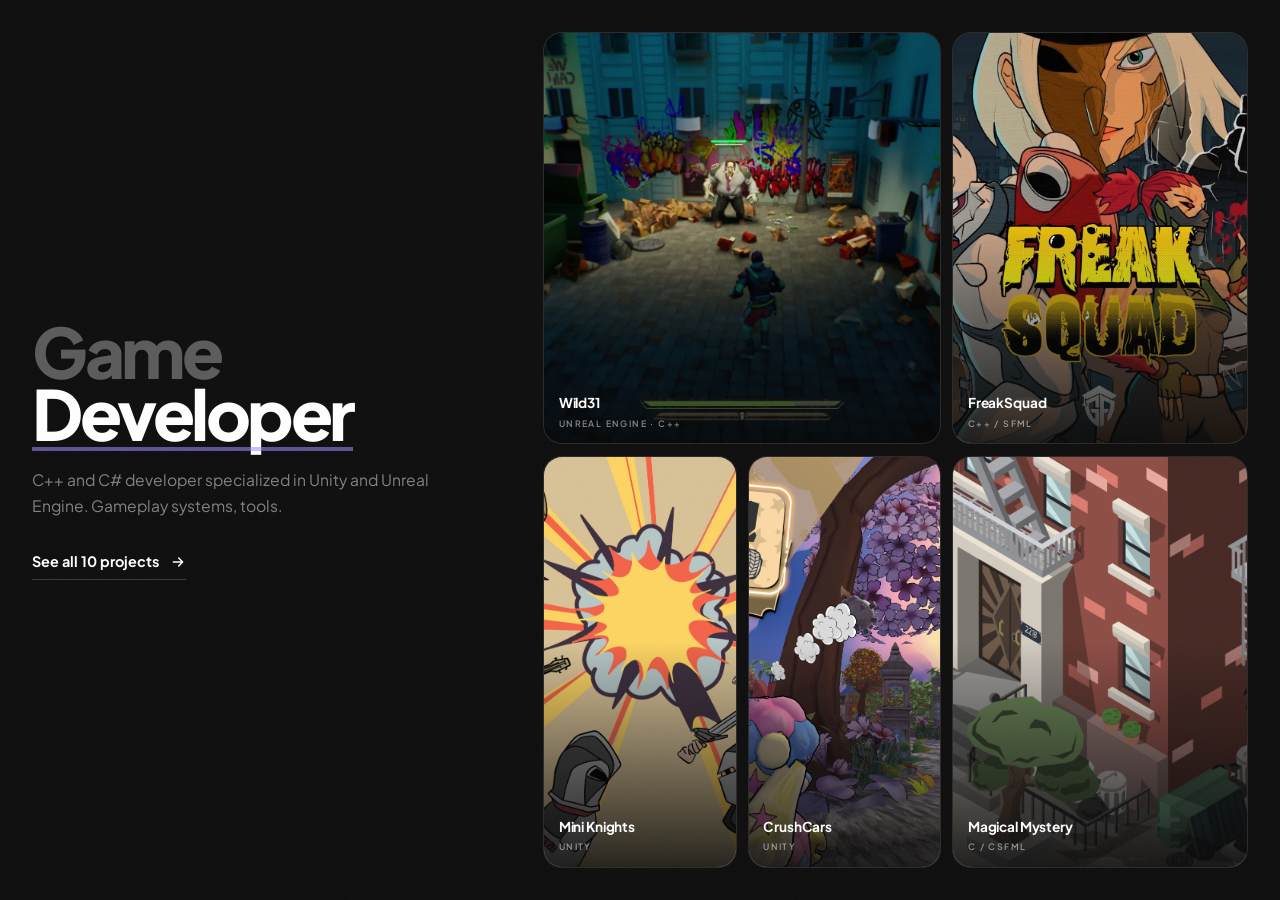
==== commit 1271aa56: "transition Animation" ====
--- a/index.html
+++ b/index.html
@@ -2,6 +2,18 @@
 <html lang="en">
 <head>
     <meta charset="UTF-8">
+    <script>
+      // Page swipe: set the direction before first paint to avoid a flash.
+      (function () {
+        try {
+          var d = sessionStorage.getItem('navSwipe');
+          if (d) {
+            document.documentElement.setAttribute('data-nav', d);
+            sessionStorage.removeItem('navSwipe');
+          }
+        } catch (e) {}
+      })();
+    </script>
     <meta name="viewport" content="width=device-width, initial-scale=1.0">
     <title>Gauthier Lefebvre — Game Developer Portfolio</title>
     <meta name="description" content="Portfolio of Gauthier Lefebvre, Unity / Unreal Engine game developer.">
@@ -187,7 +199,7 @@
         /* ==== HERO — WORK FIRST ==== */
         #hero.hero-work {
             height: 100dvh;
-            padding: 76px 2rem 2rem;
+            padding: 2rem;
             justify-content: flex-start;
         }
         .hw-grid {
@@ -306,8 +318,6 @@
 
         /* ==== RESPONSIVE ==== */
         @media (max-width: 768px) {
-            .nav-top { display: none; }
-            .hamburger { display: flex; }
             .snap-section { padding: 60px 1rem; }
             #projets.snap-section {
                 height: auto;
@@ -326,7 +336,7 @@
             #hero.hero-work {
                 height: auto;
                 min-height: 100dvh;
-                padding: 76px 1rem 2rem;
+                padding: 1.5rem 1rem 2rem;
                 justify-content: flex-start;
             }
             .hw-grid {
@@ -355,24 +365,6 @@
 </head>
 <body>
 
-    <!-- HAMBURGER (mobile only) -->
-    <button class="hamburger" id="hamburger" aria-label="Menu" aria-expanded="false" aria-controls="menuOverlay">
-        <span class="hamburger-line"></span>
-        <span class="hamburger-line"></span>
-    </button>
-
-    <!-- MOBILE MENU OVERLAY -->
-    <nav class="menu-overlay" id="menuOverlay">
-        <a href="#hero" class="menu-link">Home</a>
-        <a href="#projets" class="menu-link">Projects</a>
-    </nav>
-
-    <!-- TOP-RIGHT NAV (desktop) -->
-    <nav class="nav-top" id="navTop">
-        <a href="#hero" class="nav-active">Home</a>
-        <a href="#projets">Projects</a>
-    </nav>
-
     <!-- ======== SNAP CONTAINER ======== -->
     <div class="snap-container" id="snapContainer">
 
@@ -600,28 +592,6 @@
                 target.scrollIntoView({ behavior: 'smooth' });
             });
         });
-
-        // ==== NAV ACTIVE LINK DETECTION ====
-        const navLinks = document.querySelectorAll('.nav-top a[href^="#"]');
-        const sections = [hero, projets];
-
-        function updateActiveNav() {
-            const scrollTop = container.scrollTop;
-            let current = '';
-            sections.forEach(section => {
-                const offset = section.offsetTop;
-                const height = section.offsetHeight;
-                if (scrollTop >= offset - height * 0.3) {
-                    current = '#' + section.getAttribute('id');
-                }
-            });
-            navLinks.forEach(link => {
-                link.classList.toggle('nav-active', link.getAttribute('href') === current);
-            });
-        }
-
-        container.addEventListener('scroll', updateActiveNav, { passive: true });
-        updateActiveNav();
     </script>
     <script src="assets/main.js"></script>
 </body>
--- a/assets/style.css
+++ b/assets/style.css
@@ -46,3 +46,26 @@
 /* ==== SCROLL REVEAL ==== */
 .reveal { opacity: 0; transform: translateY(40px); filter: blur(8px); transition: all 0.9s cubic-bezier(0.32,0.72,0,1); }
 .reveal.visible { opacity: 1; transform: translateY(0); filter: blur(0); }
+
+/* ==== PAGE SWIPE TRANSITION ====
+   The direction is written on <html> by the head script (data-nav) and by
+   assets/main.js (data-nav-out). Both pages share these keyframes. */
+@keyframes swipeInFromLeft  { from { transform: translateX(-100%); } to { transform: translateX(0); } }
+@keyframes swipeInFromRight { from { transform: translateX(100%); }  to { transform: translateX(0); } }
+@keyframes swipeOutToRight  { from { transform: translateX(0); } to { transform: translateX(100%); } }
+@keyframes swipeOutToLeft   { from { transform: translateX(0); } to { transform: translateX(-100%); } }
+
+html { background-color: #100F0F; }
+
+html[data-nav="forward"] body { animation: swipeInFromRight 0.5s cubic-bezier(0.32,0.72,0,1) backwards; }
+html[data-nav="back"] body    { animation: swipeInFromLeft  0.5s cubic-bezier(0.32,0.72,0,1) backwards; }
+
+html[data-nav-out="forward"] body { animation: swipeOutToLeft  0.35s cubic-bezier(0.55,0,0.7,0.2) both; }
+html[data-nav-out="back"] body    { animation: swipeOutToRight 0.35s cubic-bezier(0.55,0,0.7,0.2) both; }
+
+html[data-nav], html[data-nav-out] { overflow-x: hidden; }
+
+@media (prefers-reduced-motion: reduce) {
+    html[data-nav] body,
+    html[data-nav-out] body { animation: none; }
+}
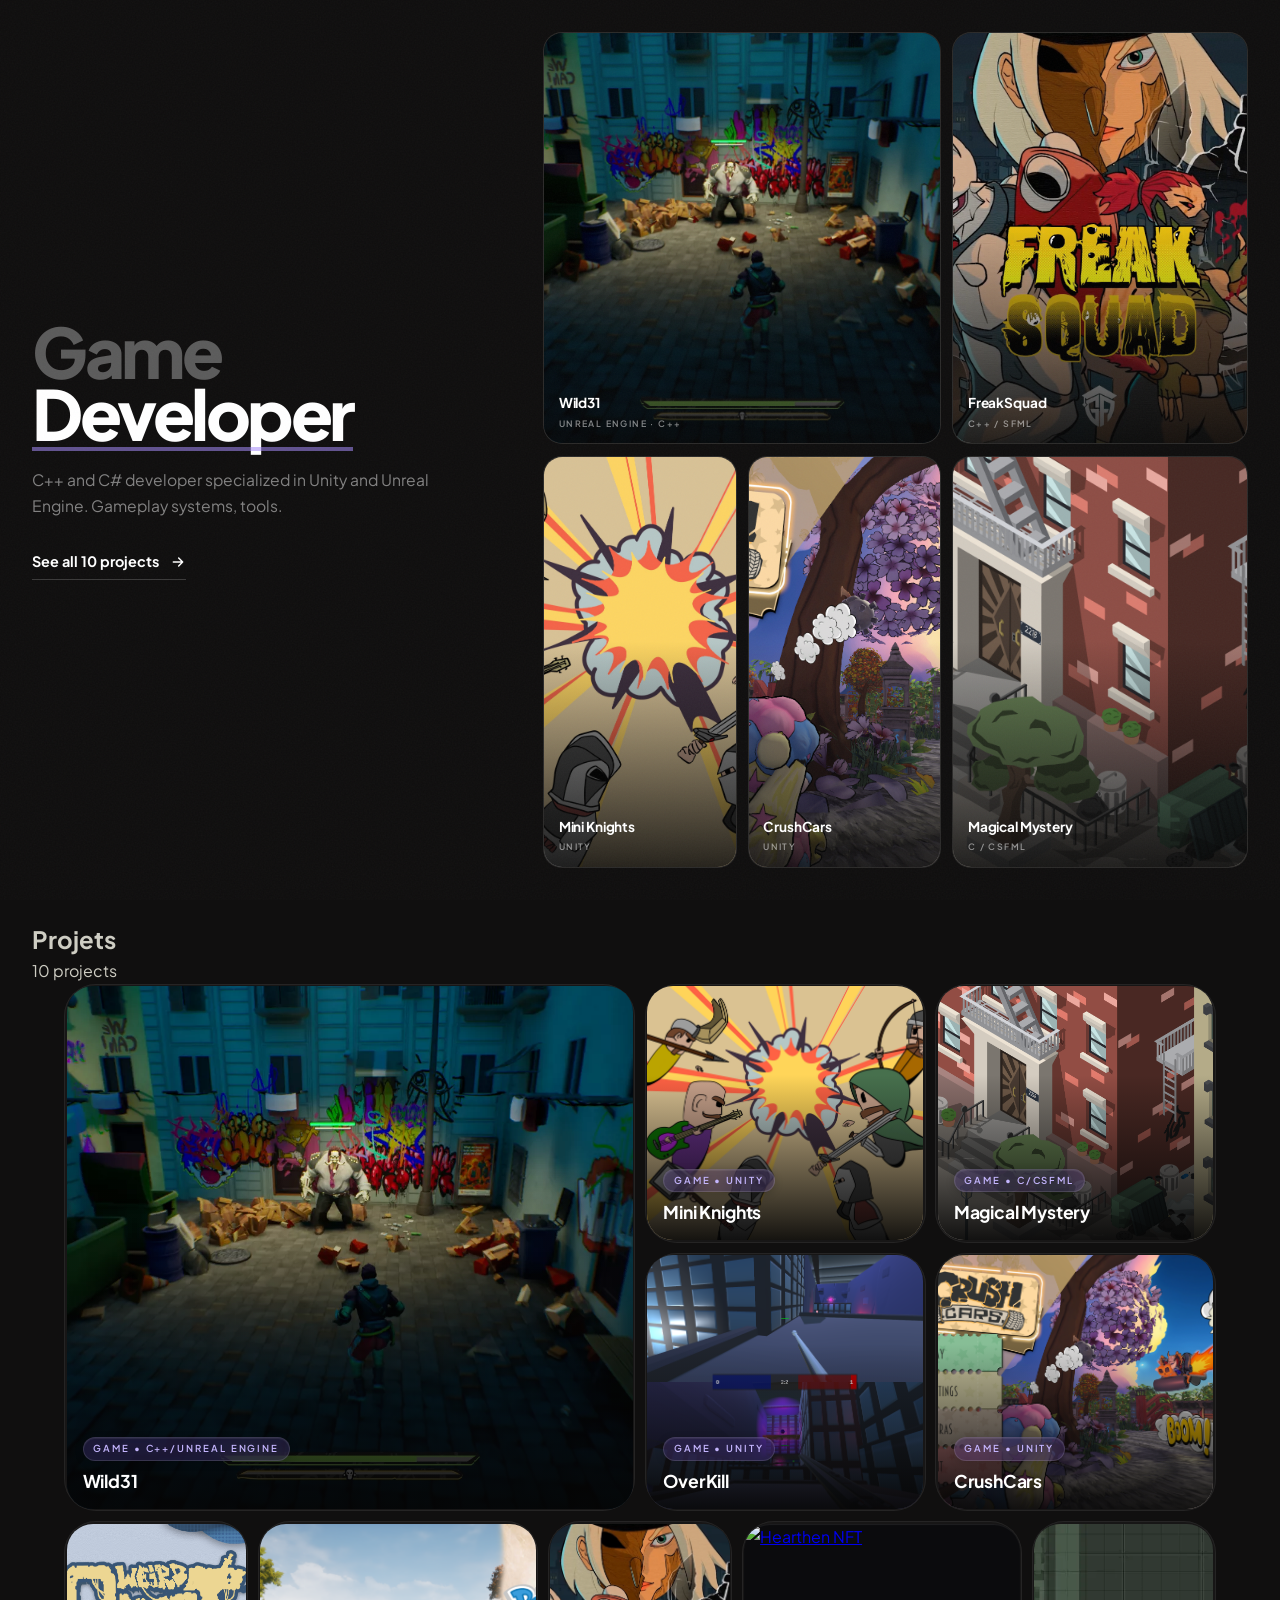
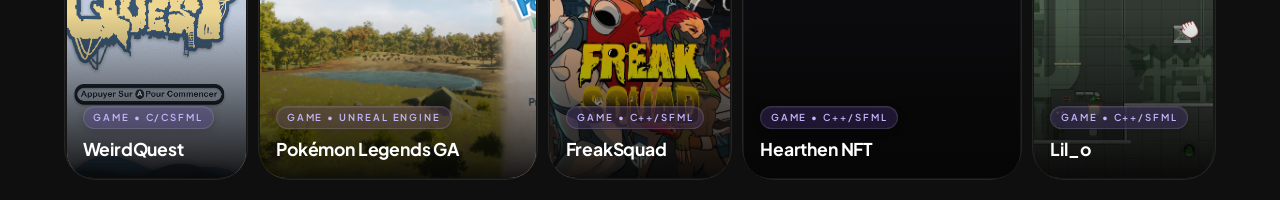
==== commit 5cb44768: "smooth page transition" ====
--- a/index.html
+++ b/index.html
@@ -58,15 +58,19 @@
     </script>
     <link rel="stylesheet" href="assets/style.css">
     <style>
-        html, body { height: 100%; overflow: hidden; }
+        /* The document is the scroller: the native scrollbar belongs to the
+           viewport, so it stays put while the page slides in the swipe. */
+        html {
+            min-height: 100%;
+            scroll-snap-type: y mandatory;
+        }
+        body {
+            min-height: 100%;
+            overflow-x: hidden;
+        }
 
         /* ==== SNAP CONTAINER ==== */
-        .snap-container {
-            height: 100vh;
-            overflow-y: scroll;
-            -webkit-overflow-scrolling: touch;
-            scroll-snap-type: y mandatory;
-        }
+        .snap-container { display: block; }
         .snap-section {
             height: 100dvh;
             min-height: 100dvh;
@@ -576,12 +580,7 @@
     </div>
 
     <script>
-        // ==== REFS ====
-        const container = document.getElementById('snapContainer');
-        const hero = document.getElementById('hero');
-        const projets = document.getElementById('projets');
-
-        // ==== SMOOTH SNAP NAVIGATION (arrow + nav links) ====
+        // ==== SMOOTH SNAP NAVIGATION ====
         document.querySelectorAll('a[href^="#hero"], a[href^="#projets"]').forEach(link => {
             link.addEventListener('click', (e) => {
                 const id = link.getAttribute('href');
--- a/assets/style.css
+++ b/assets/style.css
@@ -1,6 +1,5 @@
 /* ==== GLOBAL RESET & BASE ==== */
 *, *::before, *::after { box-sizing: border-box; margin: 0; padding: 0; }
-html { scroll-behavior: smooth; }
 body {
     background-color: #100F0F;
     color: #CECDC3;
@@ -50,22 +49,73 @@
 /* ==== PAGE SWIPE TRANSITION ====
    The direction is written on <html> by the head script (data-nav) and by
    assets/main.js (data-nav-out). Both pages share these keyframes. */
-@keyframes swipeInFromLeft  { from { transform: translateX(-100%); } to { transform: translateX(0); } }
-@keyframes swipeInFromRight { from { transform: translateX(100%); }  to { transform: translateX(0); } }
-@keyframes swipeOutToRight  { from { transform: translateX(0); } to { transform: translateX(100%); } }
-@keyframes swipeOutToLeft   { from { transform: translateX(0); } to { transform: translateX(-100%); } }
+@keyframes swipeInFromLeft {
+    from { transform: translateX(-100%); }
+    to   { transform: translateX(0); }
+}
+@keyframes swipeInFromRight {
+    from { transform: translateX(100%); }
+    to   { transform: translateX(0); }
+}
+@keyframes swipeOutToRight {
+    from { transform: translateX(0); }
+    to   { transform: translateX(100%); }
+}
+@keyframes swipeOutToLeft {
+    from { transform: translateX(0); }
+    to   { transform: translateX(-100%); }
+}
 
 html { background-color: #100F0F; }
 
-html[data-nav="forward"] body { animation: swipeInFromRight 0.5s cubic-bezier(0.32,0.72,0,1) backwards; }
-html[data-nav="back"] body    { animation: swipeInFromLeft  0.5s cubic-bezier(0.32,0.72,0,1) backwards; }
+html[data-nav="forward"] body { animation: swipeInFromRight 0.55s cubic-bezier(0.16,1,0.3,1) backwards; }
+html[data-nav="back"] body    { animation: swipeInFromLeft  0.55s cubic-bezier(0.16,1,0.3,1) backwards; }
 
-html[data-nav-out="forward"] body { animation: swipeOutToLeft  0.35s cubic-bezier(0.55,0,0.7,0.2) both; }
-html[data-nav-out="back"] body    { animation: swipeOutToRight 0.35s cubic-bezier(0.55,0,0.7,0.2) both; }
+html[data-nav-out="forward"] body { animation: swipeOutToLeft  0.3s cubic-bezier(0.55,0,0.7,0.2) both; }
+html[data-nav-out="back"] body    { animation: swipeOutToRight 0.3s cubic-bezier(0.55,0,0.7,0.2) both; }
 
 html[data-nav], html[data-nav-out] { overflow-x: hidden; }
+
+/* Staggered entrance for project pages: the content settles after the swipe. */
+@keyframes projectItemIn {
+    from { opacity: 0; transform: translateY(26px); }
+    to   { opacity: 1; transform: translateY(0); }
+}
+/* The last block only fades: moving it would change the page height
+   mid-animation and make the browser scrollbar jump. */
+@keyframes projectItemFade {
+    from { opacity: 0; }
+    to   { opacity: 1; }
+}
+html[data-nav] .back-link,
+html[data-nav] .project-title,
+html[data-nav] .project-hero,
+html[data-nav] .gallery-container {
+    animation: projectItemIn 0.7s cubic-bezier(0.16,1,0.3,1) both;
+}
+html[data-nav] .project-content {
+    animation: projectItemFade 0.7s cubic-bezier(0.16,1,0.3,1) both;
+}
+/* Those blocks are handled by the swipe animation: don't also run the
+   scroll-reveal transition (its blur is expensive and looks muddy mid-swipe). */
+html[data-nav] .project-title,
+html[data-nav] .project-hero,
+html[data-nav] .gallery-container {
+    filter: none;
+    transition: none;
+}
+html[data-nav] .back-link         { animation-delay: 0.10s; }
+html[data-nav] .project-title     { animation-delay: 0.17s; }
+html[data-nav] .project-hero      { animation-delay: 0.24s; }
+html[data-nav] .gallery-container { animation-delay: 0.33s; }
+html[data-nav] .project-content   { animation-delay: 0.44s; }
 
 @media (prefers-reduced-motion: reduce) {
     html[data-nav] body,
     html[data-nav-out] body { animation: none; }
+    html[data-nav] .back-link,
+    html[data-nav] .project-title,
+    html[data-nav] .project-hero,
+    html[data-nav] .gallery-container,
+    html[data-nav] .project-content { animation: none; }
 }
